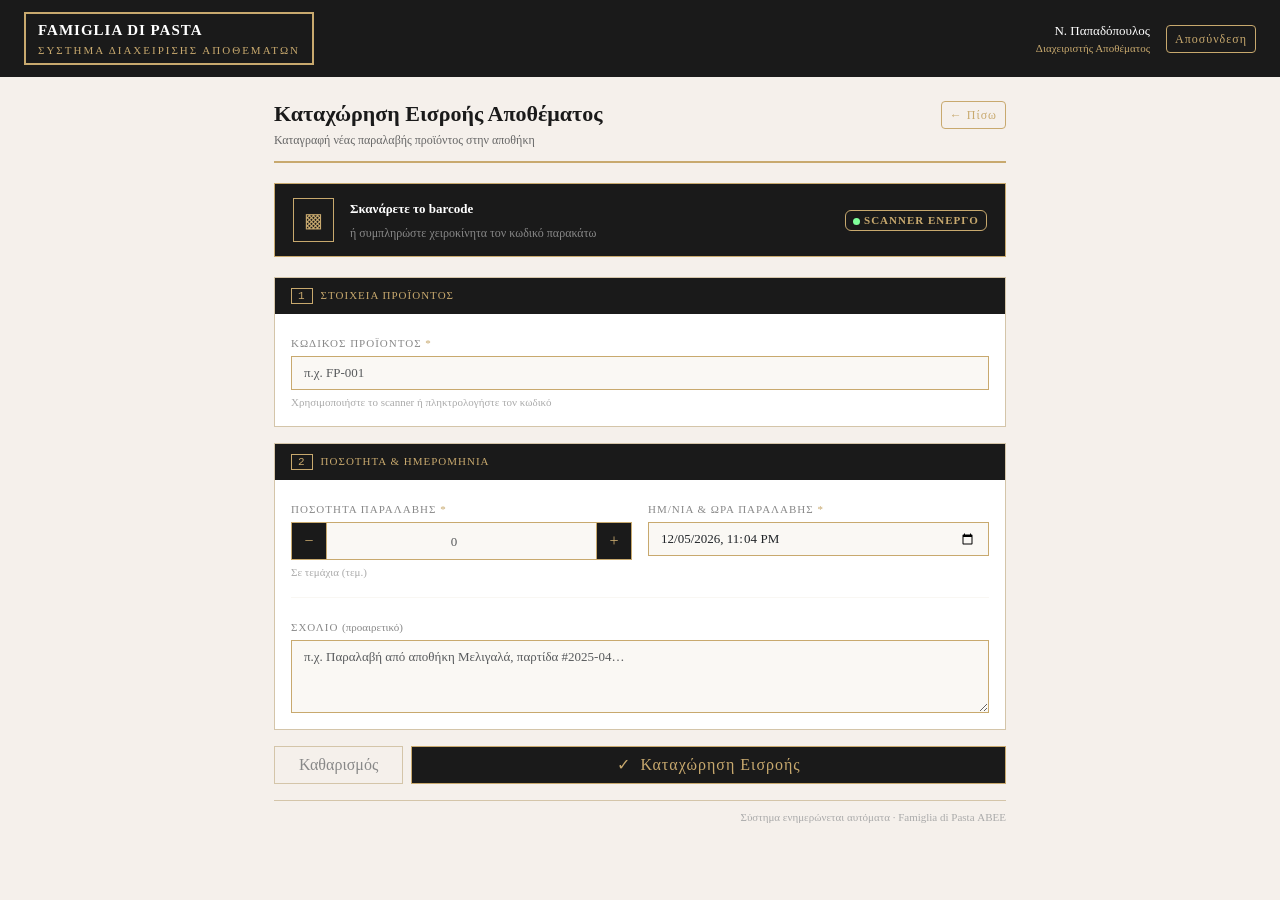
==== IncomingStock.html @ 96a88c10 "Add IncomingStock.html" ====
<!DOCTYPE html>
<html lang="el">
<head>
  <meta charset="UTF-8">
  <meta name="viewport" content="width=device-width, initial-scale=1.0">
  <title>Famiglia di Pasta – Καταχώρηση Εισροής Αποθεμάτων</title>
  <link href="https://cdn.jsdelivr.net/npm/bootstrap@5.3.3/dist/css/bootstrap.min.css" rel="stylesheet">
  <style>
    body { font-family: Georgia, serif; background-color: #f5f0eb; color: #1a1a1a; }
 
    /* ── Navbar ── */
    #navbar { background: #1a1a1a; padding: 12px 24px; }
    #logo-box { border: 2px solid #c8a96e; padding: 5px 12px; display: inline-block; }
    #logo-text { color: #fff; font-size: 15px; font-weight: bold; letter-spacing: 1px; }
    #logo-sub  { color: #c8a96e; font-size: 11px; letter-spacing: 2px; text-transform: uppercase; }
    #user-name { color: #fff; font-size: 13px; }
    #user-role { color: #c8a96e; font-size: 11px; }
    .btn-gold {
      color: #c8a96e; border: 1px solid #c8a96e; background: transparent;
      font-size: 12px; letter-spacing: 1px;
    }
    .btn-gold:hover { background: #c8a96e; color: #1a1a1a; }
 
    /* ── Page header ── */
    #page-header { border-bottom: 2px solid #c8a96e; padding-bottom: 12px; margin-bottom: 20px; }
    #page-title  { font-size: 22px; font-weight: bold; margin: 0; }
    #page-sub    { font-size: 12px; color: #666; margin: 4px 0 0; }
 
    /* ── Scanner banner ── */
    #scanner-banner { background: #1a1a1a; border: 1px solid #c8a96e; padding: 12px 18px; margin-bottom: 20px; }
    #scanner-banner strong { color: #fff; font-size: 13px; }
    #scanner-banner span.sub { color: #888; font-size: 12px; }
    .scanner-icon { border: 1px solid #c8a96e; color: #c8a96e; padding: 6px 10px; font-size: 20px; }
    .badge-scanner { color: #c8a96e; border: 1px solid #c8a96e; font-size: 11px; letter-spacing: 1px; background: transparent; }
    .dot { display: inline-block; width: 7px; height: 7px; border-radius: 50%; background: #7fff9a; animation: pulse 1.8s ease-in-out infinite; vertical-align: middle; }
    @keyframes pulse { 0%,100%{opacity:1} 50%{opacity:.3} }
 
    /* ── Cards ── */
    .fp-card { background: #fff; border: 1px solid #d4c5a9; border-radius: 0; margin-bottom: 16px; }
    .fp-card-header { background: #1a1a1a; color: #c8a96e; padding: 9px 16px; font-size: 11px; letter-spacing: 1px; text-transform: uppercase; }
    .fp-card-header .num { border: 1px solid #c8a96e; padding: 1px 6px; font-family: "Courier New", monospace; margin-right: 8px; }
 
    /* ── Form ── */
    .form-label { font-size: 11px; color: #888; letter-spacing: 1px; text-transform: uppercase; margin-bottom: 5px; }
    .form-label .req { color: #c8a96e; }
    .form-control, .form-select {
      font-family: Georgia, serif; font-size: 13px;
      border: 1px solid #c8a96e; background: #faf8f4;
      border-radius: 0;
    }
    .form-control:focus, .form-select:focus {
      border-color: #a07040; background: #fff;
      box-shadow: none;
    }
    .form-control.scanned { background: #f0f8f0; border-color: #4a8a4a; color: #1a4a1a; }
    .form-text { font-size: 11px; color: #aaa; }
 
    /* ── Qty buttons ── */
    .btn-qty { background: #1a1a1a; color: #c8a96e; border: 1px solid #c8a96e; border-radius: 0; width: 36px; }
    .btn-qty:hover { background: #c8a96e; color: #1a1a1a; }
 
    /* ── Product preview ── */
    #prod-preview { display: none; background: #f0f8f0; border: 1px solid #4a8a4a; border-left: 4px solid #4a8a4a; padding: 10px 14px; margin-top: 8px; font-size: 13px; }
    #prod-preview.show { display: flex; justify-content: space-between; align-items: flex-start; }
    #pp-name { font-weight: bold; color: #1a4a1a; }
    #pp-code { font-family: "Courier New", monospace; font-size: 11px; color: #888; }
    #pp-stock-val { font-family: "Courier New", monospace; font-size: 20px; font-weight: bold; }
 
    /* ── Alert / error ── */
    #code-err { display: none; font-size: 12px; }
    #code-err.show { display: block; }
 
    /* ── Summary ── */
    #summary-bar { display: none; background: #fff8ee; border: 1px solid #c8a96e; padding: 12px 16px; }
    #summary-bar.show { display: grid; grid-template-columns: 1fr 1fr 1fr; gap: 8px; text-align: center; }
    .sum-label { font-size: 10px; text-transform: uppercase; letter-spacing: 1px; color: #888; margin-bottom: 3px; }
    .sum-val   { font-family: "Courier New", monospace; font-size: 16px; font-weight: bold; color: #7a5010; }
 
    /* ── Action buttons ── */
    #btn-submit { background: #1a1a1a; color: #c8a96e; border: 1px solid #c8a96e; letter-spacing: 1px; border-radius: 0; }
    #btn-submit:hover { background: #c8a96e; color: #1a1a1a; }
    #btn-clear  { background: transparent; color: #888; border: 1px solid #d4c5a9; border-radius: 0; }
    #btn-clear:hover { border-color: #888; color: #1a1a1a; }
 
    /* ── Toast ── */
    #toast { position: fixed; bottom: 24px; right: 24px; background: #1a1a1a; color: #c8a96e; border: 1px solid #c8a96e; padding: 12px 20px; font-size: 13px; letter-spacing: 1px; opacity: 0; transform: translateY(60px); transition: all .3s ease; z-index: 999; }
    #toast.show { opacity: 1; transform: none; }
 
    /* ── Footer ── */
    #footer { font-size: 11px; color: #aaa; border-top: 1px solid #d4c5a9; padding-top: 8px; text-align: right; }
  </style>
</head>
<body>
 
<!-- NAVBAR -->
<div id="navbar" class="d-flex justify-content-between align-items-center">
  <div id="logo-box">
    <div id="logo-text">FAMIGLIA DI PASTA</div>
    <div id="logo-sub">Σύστημα Διαχείρισης Αποθεμάτων</div>
  </div>
  <div class="d-flex align-items-center gap-3">
    <div class="text-end">
      <div id="user-name">Ν. Παπαδόπουλος</div>
      <div id="user-role">Διαχειριστής Αποθέματος</div>
    </div>
    <a href="#" class="btn btn-gold btn-sm">Αποσύνδεση</a>
  </div>
</div>
 
<!-- MAIN -->
<div class="container-fluid px-4 py-4" style="max-width:780px">
 
  <!-- Page Header -->
  <div id="page-header" class="d-flex justify-content-between align-items-start">
    <div>
      <h1 id="page-title">Καταχώρηση Εισροής Αποθέματος</h1>
      <p id="page-sub">Καταγραφή νέας παραλαβής προϊόντος στην αποθήκη</p>
    </div>
    <a href="#" class="btn btn-gold btn-sm">&#8592; Πίσω</a>
  </div>
 
  <!-- Scanner Banner -->
  <div id="scanner-banner" class="d-flex align-items-center gap-3">
    <div class="scanner-icon">&#9641;</div>
    <div>
      <strong>Σκανάρετε το barcode</strong><br>
      <span class="sub">ή συμπληρώστε χειροκίνητα τον κωδικό παρακάτω</span>
    </div>
    <span class="badge badge-scanner ms-auto"><span class="dot me-1"></span>SCANNER ΕΝΕΡΓΟ</span>
  </div>
 
  <!-- Card 1: Προϊόν -->
  <div class="fp-card">
    <div class="fp-card-header"><span class="num">1</span>Στοιχεία Προϊόντος</div>
    <div class="p-3">
      <label class="form-label">Κωδικός Προϊόντος <span class="req">*</span></label>
      <input type="text" id="prod-code" class="form-control" placeholder="π.χ. FP-001"
             oninput="handleCode(this.value)" autocomplete="off">
      <div class="form-text">Χρησιμοποιήστε το scanner ή πληκτρολογήστε τον κωδικό</div>
      <div id="code-err" class="alert alert-danger py-2 mt-2 mb-0" role="alert">
        &#9888; Ο κωδικός δεν βρέθηκε στο σύστημα
      </div>
      <div id="prod-preview">
        <div>
          <div id="pp-name">—</div>
          <div id="pp-code">—</div>
        </div>
        <div class="text-end">
          <div class="form-text">Τρέχον απόθεμα</div>
          <span id="pp-stock-val">—</span>
          <span class="form-text"> τεμ.</span>
        </div>
      </div>
    </div>
  </div>
 
  <!-- Card 2: Ποσότητα & Ημερομηνία -->
  <div class="fp-card">
    <div class="fp-card-header"><span class="num">2</span>Ποσότητα &amp; Ημερομηνία</div>
    <div class="p-3">
      <div class="row g-3">
 
        <div class="col-md-6">
          <label class="form-label">Ποσότητα Παραλαβής <span class="req">*</span></label>
          <div class="input-group">
            <button class="btn btn-qty" onclick="changeQty(-1)">−</button>
            <input type="number" id="qty" class="form-control text-center" min="1" placeholder="0" oninput="updateSummary()">
            <button class="btn btn-qty" onclick="changeQty(1)">+</button>
          </div>
          <div class="form-text">Σε τεμάχια (τεμ.)</div>
        </div>
 
        <div class="col-md-6">
          <label class="form-label">Ημ/νία &amp; Ώρα Παραλαβής <span class="req">*</span></label>
          <input type="datetime-local" id="dt-field" class="form-control">
        </div>
 
      </div>
 
      <hr class="my-3" style="border-color:#e8e0d0">
 
      <div id="summary-bar" class="mb-3">
        <div><div class="sum-label">Κωδικός</div><div class="sum-val" id="sum-code">—</div></div>
        <div><div class="sum-label">Ποσ. Εισροής</div><div class="sum-val" id="sum-qty">—</div></div>
        <div><div class="sum-label">Νέο Απόθεμα</div><div class="sum-val" id="sum-new">—</div></div>
      </div>
 
      <label class="form-label">Σχόλιο
        <span style="text-transform:none;letter-spacing:0;font-size:11px;font-weight:normal">(προαιρετικό)</span>
      </label>
      <textarea class="form-control" rows="3" placeholder="π.χ. Παραλαβή από αποθήκη Μελιγαλά, παρτίδα #2025-04…"></textarea>
    </div>
  </div>
 
  <!-- Actions -->
  <div class="d-flex gap-2 mb-3">
    <button id="btn-clear" class="btn px-4" onclick="clearForm()">Καθαρισμός</button>
    <button id="btn-submit" class="btn flex-fill" onclick="submitForm()">✓ &nbsp;Καταχώρηση Εισροής</button>
  </div>
 
  <p id="footer">Σύστημα ενημερώνεται αυτόματα &middot; Famiglia di Pasta ΑΒΕΕ</p>
</div>
 
<div id="toast">&#10003; &nbsp;Η εισροή καταχωρήθηκε επιτυχώς!</div>
 
<script>
  const products = {
    'FP-001': { name: 'Σπαγγέτι Νο5',    stock: 1240 },
    'FP-002': { name: 'Πένες Ριγκάτε',    stock: 890  },
    'FP-007': { name: 'Φαρφάλες',         stock: 85   },
    'FP-012': { name: 'Σάλτσα Τομάτας',   stock: 40   },
    'FP-015': { name: 'Αλεύρι Ολικής',    stock: 0    },
    'FP-019': { name: 'Λαζάνια',          stock: 560  },
    'FP-023': { name: 'Ριγκατόνι',        stock: 430  },
  };
 
  let currentStock = null;
 
  // Προσυμπλήρωση τρέχοντος χρόνου
  const now = new Date();
  now.setMinutes(now.getMinutes() - now.getTimezoneOffset());
  document.getElementById('dt-field').value = now.toISOString().slice(0, 16);
 
  function handleCode(val) {
    const code = val.trim().toUpperCase();
    const inp  = document.getElementById('prod-code');
    const prev = document.getElementById('prod-preview');
    const err  = document.getElementById('code-err');
 
    prev.classList.remove('show');
    err.classList.remove('show');
    inp.classList.remove('scanned');
    currentStock = null;
 
    if (code.length < 4) { updateSummary(); return; }
 
    if (products[code]) {
      const p = products[code];
      document.getElementById('pp-name').textContent      = p.name;
      document.getElementById('pp-code').textContent      = code;
      document.getElementById('pp-stock-val').textContent = p.stock.toLocaleString('el-GR');
      prev.classList.add('show');
      inp.classList.add('scanned');
      currentStock = p.stock;
    } else {
      err.classList.add('show');
    }
    updateSummary();
  }
 
  function changeQty(d) {
    const el = document.getElementById('qty');
    el.value = Math.max(1, (parseInt(el.value) || 0) + d);
    updateSummary();
  }
 
  function updateSummary() {
    const code = document.getElementById('prod-code').value.trim().toUpperCase();
    const qty  = parseInt(document.getElementById('qty').value) || 0;
    const bar  = document.getElementById('summary-bar');
 
    if (currentStock !== null && qty > 0) {
      document.getElementById('sum-code').textContent = code;
      document.getElementById('sum-qty').textContent  = '+' + qty;
      document.getElementById('sum-new').textContent  = (currentStock + qty).toLocaleString('el-GR');
      bar.classList.add('show');
    } else {
      bar.classList.remove('show');
    }
  }
 
  function clearForm() {
    document.getElementById('prod-code').value = '';
    document.getElementById('prod-code').classList.remove('scanned');
    document.getElementById('qty').value = '';
    document.getElementById('prod-preview').classList.remove('show');
    document.getElementById('code-err').classList.remove('show');
    document.getElementById('summary-bar').classList.remove('show');
    const n = new Date();
    n.setMinutes(n.getMinutes() - n.getTimezoneOffset());
    document.getElementById('dt-field').value = n.toISOString().slice(0, 16);
    currentStock = null;
  }
 
  function submitForm() {
    const code = document.getElementById('prod-code').value.trim().toUpperCase();
    const qty  = parseInt(document.getElementById('qty').value) || 0;
    const dt   = document.getElementById('dt-field').value;
 
    if (!products[code]) { document.getElementById('code-err').classList.add('show'); return; }
    if (qty < 1)          { document.getElementById('qty').focus(); return; }
    if (!dt)              { document.getElementById('dt-field').focus(); return; }
 
    products[code].stock += qty;
    const t = document.getElementById('toast');
    t.classList.add('show');
    setTimeout(() => t.classList.remove('show'), 3000);
    setTimeout(clearForm, 400);
  }
</script>
</body>
</html>
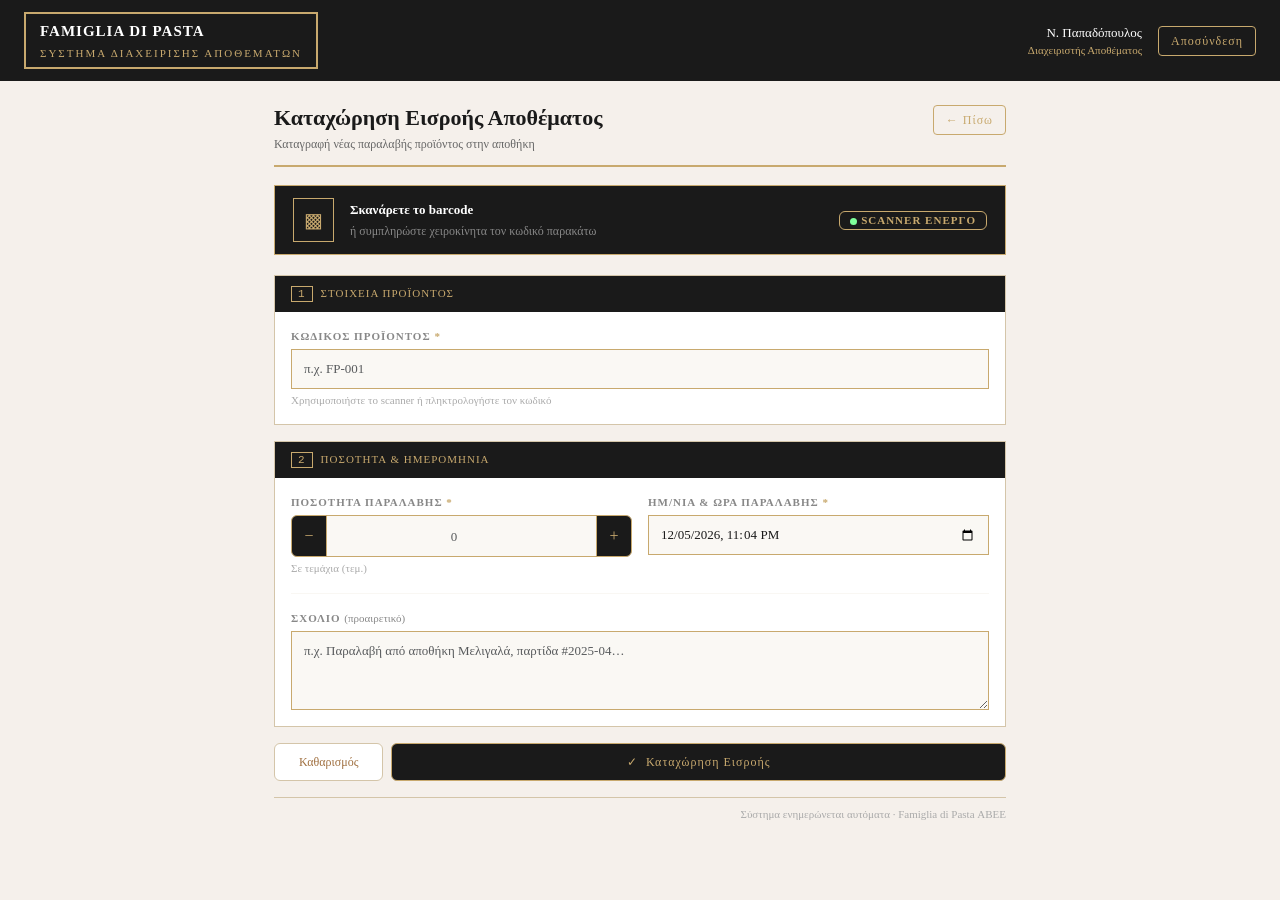
==== commit abbe0953: "Add changed files" ====
--- a/IncomingStock.html
+++ b/IncomingStock.html
@@ -6,90 +6,7 @@
   <meta name="viewport" content="width=device-width, initial-scale=1.0">
   <title>Famiglia di Pasta – Καταχώρηση Εισροής Αποθεμάτων</title>
   <link href="https://cdn.jsdelivr.net/npm/bootstrap@5.3.3/dist/css/bootstrap.min.css" rel="stylesheet">
-  <style>
-    body { font-family: Georgia, serif; background-color: #f5f0eb; color: #1a1a1a; }
- 
-    /* ── Navbar ── */
-    #navbar { background: #1a1a1a; padding: 12px 24px; }
-    #logo-box { border: 2px solid #c8a96e; padding: 5px 12px; display: inline-block; }
-    #logo-text { color: #fff; font-size: 15px; font-weight: bold; letter-spacing: 1px; }
-    #logo-sub  { color: #c8a96e; font-size: 11px; letter-spacing: 2px; text-transform: uppercase; }
-    #user-name { color: #fff; font-size: 13px; }
-    #user-role { color: #c8a96e; font-size: 11px; }
-    .btn-gold {
-      color: #c8a96e; border: 1px solid #c8a96e; background: transparent;
-      font-size: 12px; letter-spacing: 1px;
-    }
-    .btn-gold:hover { background: #c8a96e; color: #1a1a1a; }
- 
-    /* ── Page header ── */
-    #page-header { border-bottom: 2px solid #c8a96e; padding-bottom: 12px; margin-bottom: 20px; }
-    #page-title  { font-size: 22px; font-weight: bold; margin: 0; }
-    #page-sub    { font-size: 12px; color: #666; margin: 4px 0 0; }
- 
-    /* ── Scanner banner ── */
-    #scanner-banner { background: #1a1a1a; border: 1px solid #c8a96e; padding: 12px 18px; margin-bottom: 20px; }
-    #scanner-banner strong { color: #fff; font-size: 13px; }
-    #scanner-banner span.sub { color: #888; font-size: 12px; }
-    .scanner-icon { border: 1px solid #c8a96e; color: #c8a96e; padding: 6px 10px; font-size: 20px; }
-    .badge-scanner { color: #c8a96e; border: 1px solid #c8a96e; font-size: 11px; letter-spacing: 1px; background: transparent; }
-    .dot { display: inline-block; width: 7px; height: 7px; border-radius: 50%; background: #7fff9a; animation: pulse 1.8s ease-in-out infinite; vertical-align: middle; }
-    @keyframes pulse { 0%,100%{opacity:1} 50%{opacity:.3} }
- 
-    /* ── Cards ── */
-    .fp-card { background: #fff; border: 1px solid #d4c5a9; border-radius: 0; margin-bottom: 16px; }
-    .fp-card-header { background: #1a1a1a; color: #c8a96e; padding: 9px 16px; font-size: 11px; letter-spacing: 1px; text-transform: uppercase; }
-    .fp-card-header .num { border: 1px solid #c8a96e; padding: 1px 6px; font-family: "Courier New", monospace; margin-right: 8px; }
- 
-    /* ── Form ── */
-    .form-label { font-size: 11px; color: #888; letter-spacing: 1px; text-transform: uppercase; margin-bottom: 5px; }
-    .form-label .req { color: #c8a96e; }
-    .form-control, .form-select {
-      font-family: Georgia, serif; font-size: 13px;
-      border: 1px solid #c8a96e; background: #faf8f4;
-      border-radius: 0;
-    }
-    .form-control:focus, .form-select:focus {
-      border-color: #a07040; background: #fff;
-      box-shadow: none;
-    }
-    .form-control.scanned { background: #f0f8f0; border-color: #4a8a4a; color: #1a4a1a; }
-    .form-text { font-size: 11px; color: #aaa; }
- 
-    /* ── Qty buttons ── */
-    .btn-qty { background: #1a1a1a; color: #c8a96e; border: 1px solid #c8a96e; border-radius: 0; width: 36px; }
-    .btn-qty:hover { background: #c8a96e; color: #1a1a1a; }
- 
-    /* ── Product preview ── */
-    #prod-preview { display: none; background: #f0f8f0; border: 1px solid #4a8a4a; border-left: 4px solid #4a8a4a; padding: 10px 14px; margin-top: 8px; font-size: 13px; }
-    #prod-preview.show { display: flex; justify-content: space-between; align-items: flex-start; }
-    #pp-name { font-weight: bold; color: #1a4a1a; }
-    #pp-code { font-family: "Courier New", monospace; font-size: 11px; color: #888; }
-    #pp-stock-val { font-family: "Courier New", monospace; font-size: 20px; font-weight: bold; }
- 
-    /* ── Alert / error ── */
-    #code-err { display: none; font-size: 12px; }
-    #code-err.show { display: block; }
- 
-    /* ── Summary ── */
-    #summary-bar { display: none; background: #fff8ee; border: 1px solid #c8a96e; padding: 12px 16px; }
-    #summary-bar.show { display: grid; grid-template-columns: 1fr 1fr 1fr; gap: 8px; text-align: center; }
-    .sum-label { font-size: 10px; text-transform: uppercase; letter-spacing: 1px; color: #888; margin-bottom: 3px; }
-    .sum-val   { font-family: "Courier New", monospace; font-size: 16px; font-weight: bold; color: #7a5010; }
- 
-    /* ── Action buttons ── */
-    #btn-submit { background: #1a1a1a; color: #c8a96e; border: 1px solid #c8a96e; letter-spacing: 1px; border-radius: 0; }
-    #btn-submit:hover { background: #c8a96e; color: #1a1a1a; }
-    #btn-clear  { background: transparent; color: #888; border: 1px solid #d4c5a9; border-radius: 0; }
-    #btn-clear:hover { border-color: #888; color: #1a1a1a; }
- 
-    /* ── Toast ── */
-    #toast { position: fixed; bottom: 24px; right: 24px; background: #1a1a1a; color: #c8a96e; border: 1px solid #c8a96e; padding: 12px 20px; font-size: 13px; letter-spacing: 1px; opacity: 0; transform: translateY(60px); transition: all .3s ease; z-index: 999; }
-    #toast.show { opacity: 1; transform: none; }
- 
-    /* ── Footer ── */
-    #footer { font-size: 11px; color: #aaa; border-top: 1px solid #d4c5a9; padding-top: 8px; text-align: right; }
-  </style>
+  <link rel="stylesheet" href="famiglia_style.css">
 </head>
 <body>
  
--- a/famiglia_style.css
+++ b/famiglia_style.css
@@ -0,0 +1,1136 @@
+/* ============================================================
+   FAMIGLIA DI PASTA — Unified Warehouse System Stylesheet
+   Αρχείο  : famiglia_style.css
+   Αφορά   : newProduct.html | IncomingStock.html |
+             stockHistory.html | LiveStock.html
+   Design  : Βασισμένο στο LiveStock & IncomingStock aesthetic
+   ============================================================ */
+
+
+/* ============================================================
+   1. RESET & ΒΑΣΗ
+   ============================================================ */
+* {
+    box-sizing: border-box;
+    margin: 0;
+    padding: 0;
+}
+
+body {
+    font-family: Georgia, "Times New Roman", serif;
+    font-size: 14px;
+    background-color: #f5f0eb;
+    color: #1a1a1a;
+}
+
+
+/* ============================================================
+   2. NAVBAR / HEADER
+   ============================================================ */
+#navbar {
+    background-color: #1a1a1a;
+    padding: 12px 24px;
+    display: flex;
+    justify-content: space-between;
+    align-items: center;
+}
+
+/* Logo box (LiveStock / IncomingStock style) */
+#logo-box {
+    background-color: #1a1a1a;
+    border: 2px solid #c8a96e;
+    padding: 6px 14px;
+    display: inline-block;
+}
+
+#logo-text {
+    color: #ffffff;
+    font-size: 15px;
+    font-weight: bold;
+    letter-spacing: 1px;
+    display: block;
+}
+
+#logo-sub {
+    color: #c8a96e;
+    font-size: 11px;
+    display: block;
+    letter-spacing: 2px;
+    text-transform: uppercase;
+    margin-top: 2px;
+}
+
+/* Navbar left / right grouping */
+#navbar-left {
+    display: flex;
+    align-items: center;
+    gap: 14px;
+}
+
+#navbar-right {
+    display: flex;
+    align-items: center;
+    gap: 12px;
+}
+
+/* Logged-in user info */
+#user-name {
+    color: #ffffff;
+    font-size: 13px;
+}
+
+#user-role {
+    color: #c8a96e;
+    font-size: 11px;
+    display: block;
+}
+
+/* Logout / back button */
+#logout-btn,
+a#logout-btn {
+    color: #c8a96e;
+    text-decoration: none;
+    border: 1px solid #c8a96e;
+    padding: 4px 12px;
+    font-size: 12px;
+    letter-spacing: 0.5px;
+    transition: background-color 0.2s, color 0.2s;
+}
+
+#logout-btn:hover,
+a#logout-btn:hover {
+    background-color: #c8a96e;
+    color: #1a1a1a;
+}
+
+/* Gold outline button (IncomingStock) */
+.btn-gold {
+    color: #c8a96e;
+    border: 1px solid #c8a96e;
+    background: transparent;
+    font-size: 12px;
+    letter-spacing: 1px;
+    padding: 5px 12px;
+    cursor: pointer;
+    text-decoration: none;
+    display: inline-block;
+    transition: background-color 0.2s, color 0.2s;
+}
+
+.btn-gold:hover {
+    background-color: #c8a96e;
+    color: #1a1a1a;
+}
+
+
+/* ============================================================
+   3. BREADCRUMB  (stockHistory / newProduct)
+   ============================================================ */
+#breadcrumb {
+    background-color: #f0e8da;
+    border-bottom: 1px solid #d4c5a9;
+    padding: 9px 28px;
+    font-size: 11px;
+    color: #999999;
+    letter-spacing: 0.3px;
+}
+
+#breadcrumb a {
+    color: #a07040;
+    text-decoration: none;
+}
+
+#breadcrumb a:hover {
+    text-decoration: underline;
+}
+
+#breadcrumb strong {
+    color: #1a1a1a;
+}
+
+
+/* ============================================================
+   4. PAGE HEADER  (τίτλος σελίδας)
+   ============================================================ */
+#page-header {
+    display: flex;
+    justify-content: space-between;
+    align-items: flex-start;
+    margin-bottom: 18px;
+    border-bottom: 2px solid #c8a96e;
+    padding-bottom: 12px;
+}
+
+#page-title,
+h1#page-title {
+    margin: 0;
+    font-size: 22px;
+    font-weight: bold;
+    color: #1a1a1a;
+}
+
+#page-sub,
+p#page-subtitle {
+    margin: 4px 0 0 0;
+    font-size: 12px;
+    color: #666666;
+}
+
+/* Live badge */
+#live-badge {
+    background-color: #1a1a1a;
+    color: #c8a96e;
+    font-size: 11px;
+    padding: 5px 12px;
+    border: 1px solid #c8a96e;
+    letter-spacing: 1px;
+    white-space: nowrap;
+}
+
+
+/* ============================================================
+   5. ΚΥΡΙΟ ΠΕΡΙΕΧΟΜΕΝΟ  (#main)
+   ============================================================ */
+#main {
+    padding: 24px 28px 60px 28px;
+    max-width: 980px;
+}
+
+#main h2 {
+    font-size: 22px;
+    font-weight: bold;
+    color: #1a1a1a;
+    margin-bottom: 5px;
+}
+
+#main > p {
+    font-size: 12px;
+    color: #888888;
+    margin-bottom: 22px;
+    border-left: 3px solid #d4c5a9;
+    padding-left: 10px;
+}
+
+
+/* ============================================================
+   6. SCANNER BANNER  (IncomingStock)
+   ============================================================ */
+#scanner-banner {
+    background-color: #1a1a1a;
+    border: 1px solid #c8a96e;
+    padding: 12px 18px;
+    margin-bottom: 20px;
+    display: flex;
+    align-items: center;
+    gap: 14px;
+}
+
+#scanner-banner strong {
+    color: #ffffff;
+    font-size: 13px;
+}
+
+#scanner-banner span.sub {
+    color: #888888;
+    font-size: 12px;
+}
+
+.scanner-icon {
+    border: 1px solid #c8a96e;
+    color: #c8a96e;
+    padding: 6px 10px;
+    font-size: 20px;
+}
+
+.badge-scanner {
+    color: #c8a96e;
+    border: 1px solid #c8a96e;
+    font-size: 11px;
+    letter-spacing: 1px;
+    background: transparent;
+    padding: 3px 10px;
+    margin-left: auto;
+}
+
+/* Pulsing dot */
+.dot {
+    display: inline-block;
+    width: 7px;
+    height: 7px;
+    border-radius: 50%;
+    background-color: #7fff9a;
+    animation: pulse 1.8s ease-in-out infinite;
+    vertical-align: middle;
+    margin-right: 4px;
+}
+
+@keyframes pulse {
+    0%, 100% { opacity: 1; }
+    50%       { opacity: 0.3; }
+}
+
+
+/* ============================================================
+   7. ALERT BAR
+   ============================================================ */
+#alert-bar {
+    background-color: #fff3cd;
+    border: 1px solid #c8a96e;
+    border-left: 4px solid #c8a96e;
+    padding: 10px 16px;
+    margin-bottom: 18px;
+    font-size: 13px;
+    color: #5a4000;
+}
+
+
+/* ============================================================
+   8. METRIC CARDS
+   ============================================================ */
+#metrics {
+    display: flex;
+    gap: 12px;
+    margin-bottom: 20px;
+}
+
+.metric-card {
+    background-color: #ffffff;
+    border: 1px solid #d4c5a9;
+    border-top: 3px solid #c8a96e;
+    padding: 14px 18px;
+    flex: 1;
+    text-align: center;
+}
+
+.metric-label {
+    margin: 0 0 6px 0;
+    font-size: 11px;
+    color: #888888;
+    text-transform: uppercase;
+    letter-spacing: 1px;
+}
+
+.metric-value        { margin: 0; font-size: 26px; font-weight: bold; color: #1a1a1a; }
+.metric-value-in     { margin: 0; font-size: 26px; font-weight: bold; color: #1a5c1a; }
+.metric-value-out    { margin: 0; font-size: 26px; font-weight: bold; color: #8B1A1A; }
+.metric-value-warn   { margin: 0; font-size: 26px; font-weight: bold; color: #b87800; }
+.metric-value-danger { margin: 0; font-size: 26px; font-weight: bold; color: #c0392b; }
+
+
+/* ============================================================
+   9. ΦΙΛΤΡΑ & CONTROLS
+   ============================================================ */
+
+/* stockHistory filters */
+#filters {
+    background-color: #ffffff;
+    border: 1px solid #d4c5a9;
+    border-top: 3px solid #c8a96e;
+    padding: 16px 18px;
+    margin-bottom: 18px;
+}
+
+#filters-title {
+    font-size: 11px;
+    font-weight: bold;
+    color: #a07040;
+    text-transform: uppercase;
+    letter-spacing: 1px;
+    margin-bottom: 12px;
+}
+
+#filters-row {
+    display: flex;
+    gap: 12px;
+    flex-wrap: wrap;
+    align-items: flex-end;
+}
+
+.filter-group {
+    display: flex;
+    flex-direction: column;
+    gap: 4px;
+    font-size: 11px;
+    color: #888888;
+    text-transform: uppercase;
+    letter-spacing: 0.5px;
+}
+
+#filters-actions {
+    margin-left: auto;
+    display: flex;
+    gap: 8px;
+    align-items: flex-end;
+}
+
+/* LiveStock controls bar */
+#controls {
+    display: flex;
+    gap: 10px;
+    margin-bottom: 14px;
+    align-items: center;
+}
+
+input#search-box,
+#search-box {
+    flex: 1;
+    padding: 8px 12px;
+    font-size: 13px;
+    font-family: Georgia, serif;
+    border: 1px solid #c8a96e;
+    background-color: #ffffff;
+    color: #1a1a1a;
+}
+
+input#search-box:focus,
+#search-box:focus {
+    outline: none;
+    border-color: #a07040;
+    box-shadow: 0 0 0 2px rgba(200, 169, 110, 0.2);
+}
+
+select.filter-select {
+    padding: 8px 10px;
+    font-size: 13px;
+    font-family: Georgia, serif;
+    border: 1px solid #c8a96e;
+    background-color: #ffffff;
+    color: #1a1a1a;
+}
+
+
+/* ============================================================
+   10. ΚΟΥΜΠΙΑ
+   ============================================================ */
+
+/* Κύριο κουμπί (σκούρο/χρυσό) */
+.btn-search,
+#btn-submit,
+input#pdf-btn {
+    background-color: #1a1a1a;
+    color: #c8a96e;
+    border: 1px solid #c8a96e;
+    padding: 9px 18px;
+    font-family: Georgia, serif;
+    font-size: 12px;
+    letter-spacing: 1px;
+    cursor: pointer;
+    transition: background-color 0.2s, color 0.2s;
+}
+
+.btn-search:hover,
+#btn-submit:hover,
+input#pdf-btn:hover {
+    background-color: #c8a96e;
+    color: #1a1a1a;
+}
+
+/* Δευτερεύον κουμπί (outline) */
+.btn-clear,
+.btn-pdf,
+#btn-clear {
+    background-color: #ffffff;
+    color: #a07040;
+    border: 1px solid #d4c5a9;
+    padding: 9px 14px;
+    font-family: Georgia, serif;
+    font-size: 12px;
+    cursor: pointer;
+    transition: border-color 0.2s, color 0.2s;
+}
+
+.btn-clear:hover,
+.btn-pdf:hover,
+#btn-clear:hover {
+    border-color: #a07040;
+    color: #1a1a1a;
+}
+
+/* Scanner / scan button */
+.btn-scan {
+    background-color: #1a1a1a;
+    color: #c8a96e;
+    border: 1px solid #c8a96e;
+    padding: 9px 16px;
+    font-family: Georgia, serif;
+    font-size: 12px;
+    letter-spacing: 0.5px;
+    cursor: pointer;
+    transition: background-color 0.2s, color 0.2s;
+}
+
+.btn-scan:hover {
+    background-color: #c8a96e;
+    color: #1a1a1a;
+}
+
+/* +/- ποσότητας (IncomingStock) */
+.btn-qty {
+    background-color: #1a1a1a;
+    color: #c8a96e;
+    border: 1px solid #c8a96e;
+    width: 36px;
+    padding: 8px 0;
+    font-size: 16px;
+    cursor: pointer;
+    transition: background-color 0.2s, color 0.2s;
+}
+
+.btn-qty:hover {
+    background-color: #c8a96e;
+    color: #1a1a1a;
+}
+
+/* Submit / Reset (φόρμα newProduct) */
+input[type="submit"] {
+    background-color: #1a1a1a;
+    color: #c8a96e;
+    border: 1px solid #c8a96e;
+    padding: 10px 26px;
+    font-family: Georgia, serif;
+    font-size: 13px;
+    letter-spacing: 0.5px;
+    cursor: pointer;
+    transition: background-color 0.2s, color 0.2s;
+}
+
+input[type="submit"]:hover  { background-color: #c8a96e; color: #1a1a1a; }
+input[type="submit"]:active { transform: scale(0.98); }
+
+input[type="reset"] {
+    background-color: #ffffff;
+    color: #a07040;
+    border: 1px solid #d4c5a9;
+    padding: 10px 20px;
+    font-family: Georgia, serif;
+    font-size: 13px;
+    cursor: pointer;
+    margin-left: 10px;
+    transition: border-color 0.2s;
+}
+
+input[type="reset"]:hover { border-color: #a07040; }
+
+/* PDF export button (LiveStock) */
+input#pdf-btn { padding: 8px 16px; }
+
+
+/* ============================================================
+   11. CARDS  (IncomingStock fp-card)
+   ============================================================ */
+.fp-card {
+    background-color: #ffffff;
+    border: 1px solid #d4c5a9;
+    margin-bottom: 16px;
+}
+
+.fp-card-header {
+    background-color: #1a1a1a;
+    color: #c8a96e;
+    padding: 9px 16px;
+    font-size: 11px;
+    letter-spacing: 1px;
+    text-transform: uppercase;
+}
+
+.fp-card-header .num {
+    border: 1px solid #c8a96e;
+    padding: 1px 6px;
+    font-family: "Courier New", monospace;
+    margin-right: 8px;
+}
+
+.fp-card-body {
+    padding: 16px;
+}
+
+
+/* ============================================================
+   12. FIELDSET & LEGEND  (newProduct / stockHistory)
+   ============================================================ */
+fieldset {
+    background-color: #ffffff;
+    border: 1px solid #d4c5a9;
+    border-top: 3px solid #c8a96e;
+    padding: 20px 22px;
+    margin-bottom: 18px;
+}
+
+legend {
+    font-size: 11px;
+    font-weight: bold;
+    color: #a07040;
+    text-transform: uppercase;
+    letter-spacing: 1.5px;
+    padding: 0 10px;
+    background-color: #ffffff;
+}
+
+
+/* ============================================================
+   13. LABELS & FORM ELEMENTS
+   ============================================================ */
+label,
+.form-label {
+    display: block;
+    font-size: 11px;
+    font-weight: bold;
+    color: #888888;
+    text-transform: uppercase;
+    letter-spacing: 1px;
+    margin-top: 14px;
+    margin-bottom: 5px;
+}
+
+label:first-of-type { margin-top: 0; }
+
+label .req,
+.form-label .req { color: #c8a96e; }
+
+input[type="text"],
+input[type="number"],
+input[type="email"],
+input[type="url"],
+input[type="date"],
+input[type="datetime-local"],
+select,
+textarea,
+.form-control,
+.form-select {
+    width: 100%;
+    padding: 9px 12px;
+    font-family: Georgia, serif;
+    font-size: 13px;
+    border: 1px solid #c8a96e;
+    background-color: #faf8f4;
+    color: #1a1a1a;
+    border-radius: 0;
+    transition: border-color 0.2s, background-color 0.2s;
+}
+
+input[type="text"]:focus,
+input[type="number"]:focus,
+input[type="email"]:focus,
+input[type="url"]:focus,
+input[type="date"]:focus,
+input[type="datetime-local"]:focus,
+select:focus,
+textarea:focus,
+.form-control:focus,
+.form-select:focus {
+    outline: none;
+    border-color: #a07040;
+    background-color: #ffffff;
+    box-shadow: none;
+}
+
+input[type="text"]:hover,
+input[type="number"]:hover,
+select:hover,
+textarea:hover {
+    border-color: #a07040;
+}
+
+/* Scanned state (IncomingStock) */
+.form-control.scanned {
+    background-color: #f0f8f0;
+    border-color: #4a8a4a;
+    color: #1a4a1a;
+}
+
+textarea {
+    resize: vertical;
+    min-height: 80px;
+    line-height: 1.6;
+}
+
+input[type="file"] {
+    width: 100%;
+    padding: 8px 0;
+    font-size: 12px;
+    color: #666666;
+    cursor: pointer;
+    border: none;
+    background: transparent;
+}
+
+.form-text {
+    font-size: 11px;
+    color: #aaaaaa;
+    margin-top: 3px;
+}
+
+
+/* ============================================================
+   14. RADIO / CHECKBOX
+   ============================================================ */
+.radio-group,
+.checkbox-group {
+    margin-top: 6px;
+}
+
+.radio-group label,
+.checkbox-group label {
+    display: inline-block;
+    margin-top: 6px;
+    margin-right: 22px;
+    font-weight: normal;
+    font-size: 13px;
+    color: #333333;
+    text-transform: none;
+    letter-spacing: 0;
+    cursor: pointer;
+}
+
+.radio-group input[type="radio"],
+.checkbox-group input[type="checkbox"] {
+    margin-right: 6px;
+    accent-color: #c8a96e;
+    cursor: pointer;
+}
+
+
+/* ============================================================
+   15. LAYOUT HELPERS  (δύο/τρεις στήλες)
+   ============================================================ */
+.row-2 {
+    display: table;
+    width: 100%;
+    border-spacing: 14px 0;
+    margin-left: -14px;
+}
+
+.col {
+    display: table-cell;
+    width: 50%;
+    vertical-align: top;
+}
+
+.row-3 {
+    display: table;
+    width: 100%;
+    border-spacing: 14px 0;
+    margin-left: -14px;
+}
+
+.col-3 {
+    display: table-cell;
+    width: 33.33%;
+    vertical-align: top;
+}
+
+/* Barcode row */
+.barcode-row       { display: table; width: 100%; }
+.barcode-input     { display: table-cell; width: 100%; padding-right: 10px; }
+.barcode-btn-cell  { display: table-cell; vertical-align: bottom; white-space: nowrap; }
+
+hr.divider {
+    border: none;
+    border-top: 1px solid #e8e0d0;
+    margin: 14px 0;
+}
+
+
+/* ============================================================
+   16. PHOTO UPLOAD AREA  (newProduct)
+   ============================================================ */
+#photo-area {
+    border: 2px dashed #d4c5a9;
+    background-color: #faf8f4;
+    padding: 22px;
+    text-align: center;
+    margin-top: 4px;
+    transition: border-color 0.2s, background-color 0.2s;
+}
+
+#photo-area:hover {
+    border-color: #c8a96e;
+    background-color: #f5f0e8;
+}
+
+#photo-area p {
+    font-size: 12px;
+    color: #aaaaaa;
+    margin-top: 8px;
+}
+
+#photo-area p strong { color: #a07040; }
+
+#photo-preview {
+    max-width: 100%;
+    max-height: 200px;
+    display: none;
+    margin: 12px auto 0;
+    border: 1px solid #d4c5a9;
+}
+
+
+/* ============================================================
+   17. PRODUCT PREVIEW PANEL  (IncomingStock)
+   ============================================================ */
+#prod-preview {
+    display: none;
+    background-color: #f0f8f0;
+    border: 1px solid #4a8a4a;
+    border-left: 4px solid #4a8a4a;
+    padding: 10px 14px;
+    margin-top: 8px;
+    font-size: 13px;
+}
+
+#prod-preview.show {
+    display: flex;
+    justify-content: space-between;
+    align-items: flex-start;
+}
+
+#pp-name { font-weight: bold; color: #1a4a1a; }
+#pp-code { font-family: "Courier New", monospace; font-size: 11px; color: #888888; }
+#pp-stock-val { font-family: "Courier New", monospace; font-size: 20px; font-weight: bold; }
+
+#code-err       { display: none; font-size: 12px; }
+#code-err.show  { display: block; }
+
+
+/* ============================================================
+   18. SUMMARY BAR  (IncomingStock)
+   ============================================================ */
+#summary-bar {
+    display: none;
+    background-color: #fff8ee;
+    border: 1px solid #c8a96e;
+    padding: 12px 16px;
+    margin-bottom: 12px;
+}
+
+#summary-bar.show {
+    display: grid;
+    grid-template-columns: 1fr 1fr 1fr;
+    gap: 8px;
+    text-align: center;
+}
+
+.sum-label {
+    font-size: 10px;
+    text-transform: uppercase;
+    letter-spacing: 1px;
+    color: #888888;
+    margin-bottom: 3px;
+}
+
+.sum-val {
+    font-family: "Courier New", monospace;
+    font-size: 16px;
+    font-weight: bold;
+    color: #7a5010;
+}
+
+
+/* ============================================================
+   19. MESSAGES  (success / error / toast)
+   ============================================================ */
+#msg-success {
+    display: none;
+    background-color: #d4edda;
+    border: 1px solid #c3e6cb;
+    border-left: 4px solid #4a8a4a;
+    padding: 12px 18px;
+    color: #155724;
+    font-size: 13px;
+    margin-bottom: 18px;
+}
+
+#msg-error {
+    display: none;
+    background-color: #f8d7da;
+    border: 1px solid #f5c6cb;
+    border-left: 4px solid #8B1A1A;
+    padding: 12px 18px;
+    color: #721c24;
+    font-size: 13px;
+    margin-bottom: 18px;
+}
+
+/* Toast (IncomingStock) */
+#toast {
+    position: fixed;
+    bottom: 24px;
+    right: 24px;
+    background-color: #1a1a1a;
+    color: #c8a96e;
+    border: 1px solid #c8a96e;
+    padding: 12px 20px;
+    font-size: 13px;
+    letter-spacing: 1px;
+    opacity: 0;
+    transform: translateY(60px);
+    transition: all 0.3s ease;
+    z-index: 999;
+}
+
+#toast.show {
+    opacity: 1;
+    transform: none;
+}
+
+
+/* ============================================================
+   20. SUBMIT BAR  (newProduct)
+   ============================================================ */
+#submit-bar {
+    background-color: #ffffff;
+    border: 1px solid #d4c5a9;
+    border-top: 3px solid #c8a96e;
+    padding: 18px 22px;
+    margin-bottom: 20px;
+    display: flex;
+    align-items: center;
+    gap: 8px;
+}
+
+
+/* ============================================================
+   21. ΠΙΝΑΚΕΣ  (LiveStock & stockHistory)
+   ============================================================ */
+#table-wrap {
+    border: 1px solid #d4c5a9;
+    background-color: #ffffff;
+    overflow: hidden;
+}
+
+#table-header-bar {
+    background-color: #1a1a1a;
+    color: #c8a96e;
+    padding: 9px 14px;
+    font-size: 11px;
+    letter-spacing: 1px;
+    display: flex;
+    justify-content: space-between;
+    align-items: center;
+}
+
+#table-count { font-size: 11px; color: #888888; }
+
+#no-results {
+    display: none;
+    padding: 20px;
+    text-align: center;
+    font-size: 13px;
+    color: #888888;
+    font-style: italic;
+}
+
+/* Stock table (LiveStock) */
+table#stock-table,
+table#history-table {
+    width: 100%;
+    border-collapse: collapse;
+    font-size: 13px;
+    background-color: #ffffff;
+}
+
+table#stock-table th,
+table#history-table th {
+    background-color: #1a1a1a;
+    color: #c8a96e;
+    padding: 10px 14px;
+    text-align: left;
+    font-weight: normal;
+    font-size: 11px;
+    letter-spacing: 1px;
+    text-transform: uppercase;
+    cursor: pointer;
+    white-space: nowrap;
+}
+
+table#stock-table th.sorted,
+table#history-table th.sorted {
+    color: #ffffff;
+}
+
+table#stock-table td,
+table#history-table td {
+    padding: 10px 14px;
+    border-bottom: 1px solid #f0e8da;
+    vertical-align: middle;
+    color: #1a1a1a;
+}
+
+table#stock-table tr:last-child td,
+table#history-table tr:last-child td {
+    border-bottom: none;
+}
+
+table#stock-table tr:hover td,
+table#history-table tr:hover td {
+    background-color: #faf6f0;
+}
+
+
+/* ============================================================
+   22. TABLE HELPER CLASSES
+   ============================================================ */
+
+/* Κωδικός προϊόντος */
+span.code {
+    font-family: "Courier New", monospace;
+    font-size: 12px;
+    color: #888888;
+}
+
+/* Timestamp */
+span.timestamp {
+    font-size: 12px;
+    color: #1a1a1a;
+    display: block;
+}
+
+span.timestamp-time {
+    font-size: 11px;
+    color: #aaaaaa;
+    font-family: "Courier New", monospace;
+}
+
+/* Υπάλληλος badge */
+span.user-badge {
+    font-size: 12px;
+    color: #5a4010;
+}
+
+/* Σημείωση */
+td.note-cell {
+    font-size: 12px;
+    color: #888888;
+    font-style: italic;
+}
+
+/* Ποσότητες */
+span.qty-ok,
+span.qty-in     { color: #1a5c1a; font-weight: bold; }
+span.qty-low,
+span.qty-warn   { color: #b87800; font-weight: bold; }
+span.qty-empty,
+span.qty-out    { color: #c0392b; font-weight: bold; }
+span.qty-neutral{ color: #555555; font-weight: bold; }
+
+
+/* ============================================================
+   23. BADGES
+   ============================================================ */
+span.badge-ok {
+    background-color: #d4edda;
+    color: #155724;
+    padding: 2px 10px;
+    font-size: 11px;
+    border: 1px solid #c3e6cb;
+    letter-spacing: 0.5px;
+}
+
+span.badge-low {
+    background-color: #fff3cd;
+    color: #856404;
+    padding: 2px 10px;
+    font-size: 11px;
+    border: 1px solid #ffc107;
+    letter-spacing: 0.5px;
+}
+
+span.badge-empty {
+    background-color: #f8d7da;
+    color: #721c24;
+    padding: 2px 10px;
+    font-size: 11px;
+    border: 1px solid #f5c6cb;
+    letter-spacing: 0.5px;
+}
+
+span.badge-in {
+    background-color: #d4edda;
+    color: #155724;
+    padding: 3px 8px;
+    font-size: 11px;
+    letter-spacing: 0.5px;
+}
+
+span.badge-out {
+    background-color: #f8d7da;
+    color: #721c24;
+    padding: 3px 8px;
+    font-size: 11px;
+    letter-spacing: 0.5px;
+}
+
+span.badge-reserve {
+    background-color: #fff8e1;
+    color: #7a5010;
+    padding: 3px 8px;
+    font-size: 11px;
+    letter-spacing: 0.5px;
+}
+
+span.badge-correction {
+    background-color: #ede0f5;
+    color: #4a1a6a;
+    padding: 3px 8px;
+    font-size: 11px;
+    letter-spacing: 0.5px;
+}
+
+
+/* ============================================================
+   24. PAGINATION  (stockHistory)
+   ============================================================ */
+#pagination {
+    display: flex;
+    justify-content: space-between;
+    align-items: center;
+    padding: 10px 14px;
+    border-top: 1px solid #f0e8da;
+    background-color: #faf8f4;
+}
+
+#pagination-info { font-size: 12px; color: #888888; }
+
+#pagination-btns { display: flex; gap: 4px; }
+
+.page-btn {
+    background-color: #ffffff;
+    border: 1px solid #d4c5a9;
+    color: #a07040;
+    padding: 5px 10px;
+    font-size: 12px;
+    font-family: Georgia, serif;
+    cursor: pointer;
+    transition: background-color 0.15s;
+}
+
+.page-btn:hover   { background-color: #f5f0e8; }
+.page-btn.active  { background-color: #1a1a1a; color: #c8a96e; border-color: #1a1a1a; }
+.page-btn:disabled{ opacity: 0.4; cursor: default; }
+
+
+/* ============================================================
+   25. FOOTER
+   ============================================================ */
+div#footer {
+    background-color: #1a1a1a;
+    color: #c8a96e;
+    text-align: center;
+    padding: 16px;
+    font-size: 11px;
+    letter-spacing: 0.5px;
+    margin-top: 40px;
+    border-top: 2px solid #c8a96e;
+}
+
+div#footer p { color: #c8a96e; }
+
+/* Inline footer (LiveStock / IncomingStock) */
+p#footer {
+    text-align: right;
+    font-size: 11px;
+    color: #aaaaaa;
+    margin-top: 12px;
+    border-top: 1px solid #d4c5a9;
+    padding-top: 8px;
+}
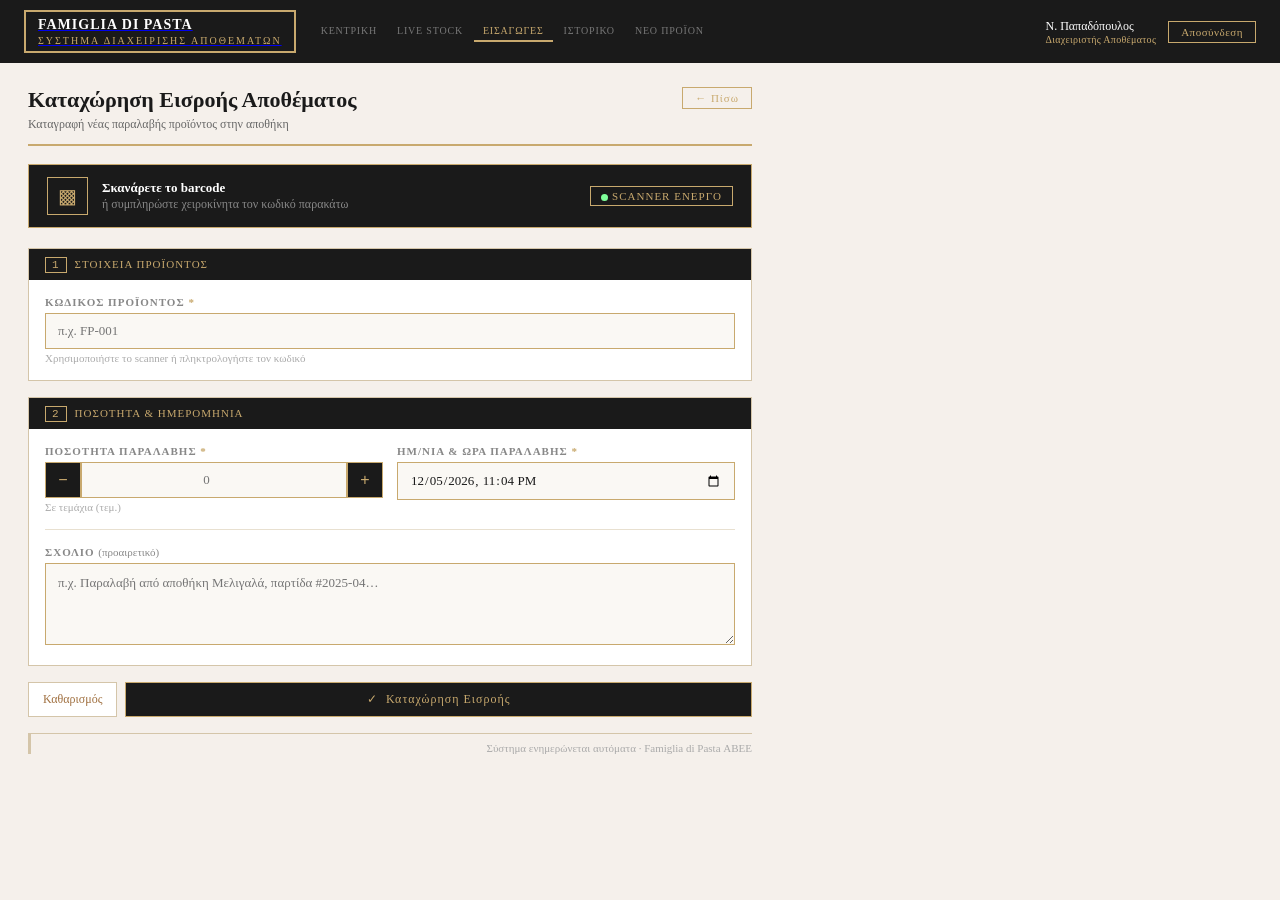
==== commit 0e50f4a8: "make changes" ====
--- a/IncomingStock.html
+++ b/IncomingStock.html
@@ -1,69 +1,80 @@
-
 <!DOCTYPE html>
 <html lang="el">
 <head>
   <meta charset="UTF-8">
   <meta name="viewport" content="width=device-width, initial-scale=1.0">
   <title>Famiglia di Pasta – Καταχώρηση Εισροής Αποθεμάτων</title>
-  <link href="https://cdn.jsdelivr.net/npm/bootstrap@5.3.3/dist/css/bootstrap.min.css" rel="stylesheet">
   <link rel="stylesheet" href="famiglia_style.css">
 </head>
 <body>
- 
-<!-- NAVBAR -->
-<div id="navbar" class="d-flex justify-content-between align-items-center">
-  <div id="logo-box">
-    <div id="logo-text">FAMIGLIA DI PASTA</div>
-    <div id="logo-sub">Σύστημα Διαχείρισης Αποθεμάτων</div>
-  </div>
-  <div class="d-flex align-items-center gap-3">
-    <div class="text-end">
-      <div id="user-name">Ν. Παπαδόπουλος</div>
-      <div id="user-role">Διαχειριστής Αποθέματος</div>
-    </div>
-    <a href="#" class="btn btn-gold btn-sm">Αποσύνδεση</a>
+
+<a class="skip-nav" href="#main-content">Μετάβαση στο περιεχόμενο</a>
+
+<!-- ===== NAVBAR ===== -->
+<div id="navbar" role="banner">
+  <div id="navbar-left">
+    <a href="Home.html" id="logo-box" aria-label="Famiglia di Pasta - Αρχική">
+      <span id="logo-text">FAMIGLIA DI PASTA</span>
+      <span id="logo-sub">Σύστημα Διαχείρισης Αποθεμάτων</span>
+    </a>
+    <nav id="navbar-links" aria-label="Κύρια πλοήγηση">
+      <a href="Home.html">Κεντρική</a>
+      <a href="LiveStock.html">Live Stock</a>
+      <a href="IncomingStock.html" class="active" aria-current="page">Εισαγωγές</a>
+      <a href="stockHistory.html">Ιστορικό</a>
+      <a href="newProduct.html">Νέο Προϊόν</a>
+    </nav>
+  </div>
+  <div id="navbar-right">
+    <div>
+      <span id="user-name">Ν. Παπαδόπουλος</span>
+      <span id="user-role">Διαχειριστής Αποθέματος</span>
+    </div>
+    <a id="logout-btn" href="#" aria-label="Αποσύνδεση">Αποσύνδεση</a>
   </div>
 </div>
- 
-<!-- MAIN -->
-<div class="container-fluid px-4 py-4" style="max-width:780px">
- 
+
+<!-- ===== MAIN ===== -->
+<main id="main-content">
+<div id="main" style="max-width:780px">
+
   <!-- Page Header -->
-  <div id="page-header" class="d-flex justify-content-between align-items-start">
+  <div id="page-header">
     <div>
       <h1 id="page-title">Καταχώρηση Εισροής Αποθέματος</h1>
       <p id="page-sub">Καταγραφή νέας παραλαβής προϊόντος στην αποθήκη</p>
     </div>
-    <a href="#" class="btn btn-gold btn-sm">&#8592; Πίσω</a>
-  </div>
- 
+    <a href="Home.html" class="btn-gold" aria-label="Επιστροφή στην κεντρική">&#8592; Πίσω</a>
+  </div>
+
   <!-- Scanner Banner -->
-  <div id="scanner-banner" class="d-flex align-items-center gap-3">
-    <div class="scanner-icon">&#9641;</div>
+  <div id="scanner-banner" role="status" aria-label="Κατάσταση scanner">
+    <div class="scanner-icon" aria-hidden="true">&#9641;</div>
     <div>
       <strong>Σκανάρετε το barcode</strong><br>
       <span class="sub">ή συμπληρώστε χειροκίνητα τον κωδικό παρακάτω</span>
     </div>
-    <span class="badge badge-scanner ms-auto"><span class="dot me-1"></span>SCANNER ΕΝΕΡΓΟ</span>
-  </div>
- 
+    <span class="badge-scanner"><span class="dot" aria-hidden="true"></span>SCANNER ΕΝΕΡΓΟ</span>
+  </div>
+
   <!-- Card 1: Προϊόν -->
   <div class="fp-card">
-    <div class="fp-card-header"><span class="num">1</span>Στοιχεία Προϊόντος</div>
-    <div class="p-3">
-      <label class="form-label">Κωδικός Προϊόντος <span class="req">*</span></label>
-      <input type="text" id="prod-code" class="form-control" placeholder="π.χ. FP-001"
-             oninput="handleCode(this.value)" autocomplete="off">
-      <div class="form-text">Χρησιμοποιήστε το scanner ή πληκτρολογήστε τον κωδικό</div>
-      <div id="code-err" class="alert alert-danger py-2 mt-2 mb-0" role="alert">
+    <div class="fp-card-header"><span class="num" aria-hidden="true">1</span>Στοιχεία Προϊόντος</div>
+    <div class="p-3" style="padding:16px">
+      <label for="prod-code">Κωδικός Προϊόντος <span class="req" aria-label="υποχρεωτικό">*</span></label>
+      <input type="text" id="prod-code" placeholder="π.χ. FP-001"
+             oninput="handleCode(this.value)" autocomplete="off"
+             aria-describedby="code-hint code-err">
+      <div class="form-text" id="code-hint">Χρησιμοποιήστε το scanner ή πληκτρολογήστε τον κωδικό</div>
+      <div id="code-err" role="alert" aria-live="polite">
         &#9888; Ο κωδικός δεν βρέθηκε στο σύστημα
       </div>
-      <div id="prod-preview">
+      <div id="prod-preview" aria-live="polite">
         <div>
           <div id="pp-name">—</div>
           <div id="pp-code">—</div>
         </div>
-        <div class="text-end">
+        <div style="text-align:right">
           <div class="form-text">Τρέχον απόθεμα</div>
           <span id="pp-stock-val">—</span>
           <span class="form-text"> τεμ.</span>
@@ -71,89 +82,91 @@
       </div>
     </div>
   </div>
- 
+
   <!-- Card 2: Ποσότητα & Ημερομηνία -->
   <div class="fp-card">
-    <div class="fp-card-header"><span class="num">2</span>Ποσότητα &amp; Ημερομηνία</div>
-    <div class="p-3">
-      <div class="row g-3">
- 
-        <div class="col-md-6">
-          <label class="form-label">Ποσότητα Παραλαβής <span class="req">*</span></label>
-          <div class="input-group">
-            <button class="btn btn-qty" onclick="changeQty(-1)">−</button>
-            <input type="number" id="qty" class="form-control text-center" min="1" placeholder="0" oninput="updateSummary()">
-            <button class="btn btn-qty" onclick="changeQty(1)">+</button>
+    <div class="fp-card-header"><span class="num" aria-hidden="true">2</span>Ποσότητα &amp; Ημερομηνία</div>
+    <div style="padding:16px">
+      <div class="row-2">
+
+        <div class="col">
+          <label for="qty">Ποσότητα Παραλαβής <span class="req" aria-label="υποχρεωτικό">*</span></label>
+          <div style="display:flex;gap:0">
+            <button class="btn-qty" type="button" onclick="changeQty(-1)" aria-label="Μείωση ποσότητας">−</button>
+            <input type="number" id="qty" style="text-align:center;border-radius:0;flex:1" min="1" placeholder="0"
+                   oninput="updateSummary()" aria-describedby="qty-hint">
+            <button class="btn-qty" type="button" onclick="changeQty(1)" aria-label="Αύξηση ποσότητας">+</button>
           </div>
-          <div class="form-text">Σε τεμάχια (τεμ.)</div>
-        </div>
- 
-        <div class="col-md-6">
-          <label class="form-label">Ημ/νία &amp; Ώρα Παραλαβής <span class="req">*</span></label>
-          <input type="datetime-local" id="dt-field" class="form-control">
-        </div>
- 
-      </div>
- 
-      <hr class="my-3" style="border-color:#e8e0d0">
- 
-      <div id="summary-bar" class="mb-3">
+          <div class="form-text" id="qty-hint">Σε τεμάχια (τεμ.)</div>
+        </div>
+
+        <div class="col">
+          <label for="dt-field">Ημ/νία &amp; Ώρα Παραλαβής <span class="req" aria-label="υποχρεωτικό">*</span></label>
+          <input type="datetime-local" id="dt-field">
+        </div>
+
+      </div>
+
+      <hr class="divider" style="margin:16px 0">
+
+      <div id="summary-bar" aria-live="polite">
         <div><div class="sum-label">Κωδικός</div><div class="sum-val" id="sum-code">—</div></div>
         <div><div class="sum-label">Ποσ. Εισροής</div><div class="sum-val" id="sum-qty">—</div></div>
         <div><div class="sum-label">Νέο Απόθεμα</div><div class="sum-val" id="sum-new">—</div></div>
       </div>
- 
-      <label class="form-label">Σχόλιο
-        <span style="text-transform:none;letter-spacing:0;font-size:11px;font-weight:normal">(προαιρετικό)</span>
-      </label>
-      <textarea class="form-control" rows="3" placeholder="π.χ. Παραλαβή από αποθήκη Μελιγαλά, παρτίδα #2025-04…"></textarea>
-    </div>
-  </div>
- 
+
+      <label for="comment">Σχόλιο <span style="text-transform:none;letter-spacing:0;font-size:11px;font-weight:normal">(προαιρετικό)</span></label>
+      <textarea id="comment" rows="3" placeholder="π.χ. Παραλαβή από αποθήκη Μελιγαλά, παρτίδα #2025-04…"></textarea>
+    </div>
+  </div>
+
   <!-- Actions -->
-  <div class="d-flex gap-2 mb-3">
-    <button id="btn-clear" class="btn px-4" onclick="clearForm()">Καθαρισμός</button>
-    <button id="btn-submit" class="btn flex-fill" onclick="submitForm()">✓ &nbsp;Καταχώρηση Εισροής</button>
-  </div>
- 
+  <div style="display:flex;gap:8px;margin-bottom:16px;flex-wrap:wrap">
+    <button id="btn-clear" class="btn-clear" type="button" onclick="clearForm()">Καθαρισμός</button>
+    <button id="btn-submit" type="button" style="flex:1;min-width:180px" onclick="submitForm()">&#10003; &nbsp;Καταχώρηση Εισροής</button>
+  </div>
+
   <p id="footer">Σύστημα ενημερώνεται αυτόματα &middot; Famiglia di Pasta ΑΒΕΕ</p>
 </div>
- 
-<div id="toast">&#10003; &nbsp;Η εισροή καταχωρήθηκε επιτυχώς!</div>
- 
+</main>
+
+<div id="toast" role="status" aria-live="polite">&#10003; &nbsp;Η εισροή καταχωρήθηκε επιτυχώς!</div>
+
 <script>
-  const products = {
+  var products = {
     'FP-001': { name: 'Σπαγγέτι Νο5',    stock: 1240 },
     'FP-002': { name: 'Πένες Ριγκάτε',    stock: 890  },
     'FP-007': { name: 'Φαρφάλες',         stock: 85   },
     'FP-012': { name: 'Σάλτσα Τομάτας',   stock: 40   },
     'FP-015': { name: 'Αλεύρι Ολικής',    stock: 0    },
     'FP-019': { name: 'Λαζάνια',          stock: 560  },
-    'FP-023': { name: 'Ριγκατόνι',        stock: 430  },
+    'FP-023': { name: 'Ριγκατόνι',        stock: 430  }
   };
- 
-  let currentStock = null;
- 
-  // Προσυμπλήρωση τρέχοντος χρόνου
-  const now = new Date();
-  now.setMinutes(now.getMinutes() - now.getTimezoneOffset());
-  document.getElementById('dt-field').value = now.toISOString().slice(0, 16);
- 
+
+  var currentStock = null;
+
+  /* Set current datetime */
+  (function() {
+    var now = new Date();
+    now.setMinutes(now.getMinutes() - now.getTimezoneOffset());
+    document.getElementById('dt-field').value = now.toISOString().slice(0, 16);
+  })();
+
   function handleCode(val) {
-    const code = val.trim().toUpperCase();
-    const inp  = document.getElementById('prod-code');
-    const prev = document.getElementById('prod-preview');
-    const err  = document.getElementById('code-err');
- 
+    var code = val.trim().toUpperCase();
+    var inp  = document.getElementById('prod-code');
+    var prev = document.getElementById('prod-preview');
+    var err  = document.getElementById('code-err');
+
     prev.classList.remove('show');
     err.classList.remove('show');
     inp.classList.remove('scanned');
     currentStock = null;
- 
+
     if (code.length < 4) { updateSummary(); return; }
- 
+
     if (products[code]) {
-      const p = products[code];
+      var p = products[code];
       document.getElementById('pp-name').textContent      = p.name;
       document.getElementById('pp-code').textContent      = code;
       document.getElementById('pp-stock-val').textContent = p.stock.toLocaleString('el-GR');
@@ -165,18 +178,18 @@
     }
     updateSummary();
   }
- 
+
   function changeQty(d) {
-    const el = document.getElementById('qty');
+    var el = document.getElementById('qty');
     el.value = Math.max(1, (parseInt(el.value) || 0) + d);
     updateSummary();
   }
- 
+
   function updateSummary() {
-    const code = document.getElementById('prod-code').value.trim().toUpperCase();
-    const qty  = parseInt(document.getElementById('qty').value) || 0;
-    const bar  = document.getElementById('summary-bar');
- 
+    var code = document.getElementById('prod-code').value.trim().toUpperCase();
+    var qty  = parseInt(document.getElementById('qty').value) || 0;
+    var bar  = document.getElementById('summary-bar');
+
     if (currentStock !== null && qty > 0) {
       document.getElementById('sum-code').textContent = code;
       document.getElementById('sum-qty').textContent  = '+' + qty;
@@ -186,37 +199,38 @@
       bar.classList.remove('show');
     }
   }
- 
+
   function clearForm() {
     document.getElementById('prod-code').value = '';
     document.getElementById('prod-code').classList.remove('scanned');
     document.getElementById('qty').value = '';
+    document.getElementById('comment').value = '';
     document.getElementById('prod-preview').classList.remove('show');
     document.getElementById('code-err').classList.remove('show');
     document.getElementById('summary-bar').classList.remove('show');
-    const n = new Date();
+    var n = new Date();
     n.setMinutes(n.getMinutes() - n.getTimezoneOffset());
     document.getElementById('dt-field').value = n.toISOString().slice(0, 16);
     currentStock = null;
-  }
- 
+    document.getElementById('prod-code').focus();
+  }
+
   function submitForm() {
-    const code = document.getElementById('prod-code').value.trim().toUpperCase();
-    const qty  = parseInt(document.getElementById('qty').value) || 0;
-    const dt   = document.getElementById('dt-field').value;
- 
-    if (!products[code]) { document.getElementById('code-err').classList.add('show'); return; }
+    var code = document.getElementById('prod-code').value.trim().toUpperCase();
+    var qty  = parseInt(document.getElementById('qty').value) || 0;
+    var dt   = document.getElementById('dt-field').value;
+
+    if (!products[code]) { document.getElementById('code-err').classList.add('show'); document.getElementById('prod-code').focus(); return; }
     if (qty < 1)          { document.getElementById('qty').focus(); return; }
     if (!dt)              { document.getElementById('dt-field').focus(); return; }
- 
+
     products[code].stock += qty;
-    const t = document.getElementById('toast');
+    var t = document.getElementById('toast');
     t.classList.add('show');
-    setTimeout(() => t.classList.remove('show'), 3000);
+    setTimeout(function() { t.classList.remove('show'); }, 3000);
     setTimeout(clearForm, 400);
   }
 </script>
+
 </body>
-</html>
- 
-
+</html>
--- a/famiglia_style.css
+++ b/famiglia_style.css
@@ -1,156 +1,172 @@
 /* ============================================================
-   FAMIGLIA DI PASTA — Unified Warehouse System Stylesheet
-   Αρχείο  : famiglia_style.css
-   Αφορά   : newProduct.html | IncomingStock.html |
-             stockHistory.html | LiveStock.html
-   Design  : Βασισμένο στο LiveStock & IncomingStock aesthetic
-   ============================================================ */
-
-
-/* ============================================================
-   1. RESET & ΒΑΣΗ
-   ============================================================ */
-* {
-    box-sizing: border-box;
-    margin: 0;
-    padding: 0;
-}
+   FAMIGLIA DI PASTA — Unified Warehouse System Stylesheet v2
+   ============================================================ */
+
+/* ============================================================
+   1. RESET & BASE
+   ============================================================ */
+*, *::before, *::after { box-sizing: border-box; margin: 0; padding: 0; }
 
 body {
     font-family: Georgia, "Times New Roman", serif;
     font-size: 14px;
     background-color: #f5f0eb;
     color: #1a1a1a;
-}
-
-
-/* ============================================================
-   2. NAVBAR / HEADER
+    min-height: 100vh;
+}
+
+/* Skip nav for accessibility */
+.skip-nav {
+    position: absolute;
+    top: -40px;
+    left: 0;
+    background: #c8a96e;
+    color: #1a1a1a;
+    padding: 6px 14px;
+    font-size: 12px;
+    font-weight: bold;
+    z-index: 9999;
+    transition: top 0.2s;
+    text-decoration: none;
+}
+.skip-nav:focus { top: 0; }
+
+/* ============================================================
+   2. NAVBAR
    ============================================================ */
 #navbar {
     background-color: #1a1a1a;
-    padding: 12px 24px;
+    padding: 10px 24px;
     display: flex;
     justify-content: space-between;
     align-items: center;
-}
-
-/* Logo box (LiveStock / IncomingStock style) */
+    gap: 12px;
+    flex-wrap: wrap;
+}
+
+/* Logo box */
 #logo-box {
     background-color: #1a1a1a;
     border: 2px solid #c8a96e;
-    padding: 6px 14px;
+    padding: 5px 12px;
     display: inline-block;
-}
-
+    flex-shrink: 0;
+}
 #logo-text {
     color: #ffffff;
-    font-size: 15px;
+    font-size: 14px;
     font-weight: bold;
     letter-spacing: 1px;
     display: block;
 }
-
 #logo-sub {
     color: #c8a96e;
-    font-size: 11px;
+    font-size: 10px;
     display: block;
     letter-spacing: 2px;
     text-transform: uppercase;
     margin-top: 2px;
 }
 
-/* Navbar left / right grouping */
+/* Navbar left */
 #navbar-left {
     display: flex;
     align-items: center;
-    gap: 14px;
-}
-
+    gap: 0;
+    flex-wrap: wrap;
+    gap: 8px;
+}
+
+/* Inline nav links inside navbar */
+#navbar-links {
+    display: flex;
+    align-items: center;
+    gap: 2px;
+    margin-left: 8px;
+}
+#navbar-links a {
+    color: #777777;
+    text-decoration: none;
+    font-size: 10px;
+    letter-spacing: 0.8px;
+    text-transform: uppercase;
+    padding: 4px 9px;
+    border-bottom: 2px solid transparent;
+    transition: color 0.2s, border-color 0.2s;
+}
+#navbar-links a:hover { color: #c8a96e; }
+#navbar-links a.active {
+    color: #c8a96e;
+    border-bottom-color: #c8a96e;
+}
+#navbar-links a:focus-visible {
+    outline: 2px solid #c8a96e;
+    outline-offset: 2px;
+    border-radius: 2px;
+}
+
+/* Navbar right */
 #navbar-right {
     display: flex;
     align-items: center;
     gap: 12px;
-}
-
-/* Logged-in user info */
-#user-name {
-    color: #ffffff;
-    font-size: 13px;
-}
-
-#user-role {
-    color: #c8a96e;
-    font-size: 11px;
-    display: block;
-}
-
-/* Logout / back button */
-#logout-btn,
-a#logout-btn {
+    flex-shrink: 0;
+}
+#user-name { color: #ffffff; font-size: 12px; display: block; }
+#user-role  { color: #c8a96e; font-size: 10px; display: block; letter-spacing: 0.3px; }
+
+#logout-btn, a#logout-btn {
     color: #c8a96e;
     text-decoration: none;
     border: 1px solid #c8a96e;
     padding: 4px 12px;
-    font-size: 12px;
+    font-size: 11px;
     letter-spacing: 0.5px;
     transition: background-color 0.2s, color 0.2s;
-}
-
-#logout-btn:hover,
-a#logout-btn:hover {
-    background-color: #c8a96e;
-    color: #1a1a1a;
-}
-
-/* Gold outline button (IncomingStock) */
+    white-space: nowrap;
+}
+#logout-btn:hover, a#logout-btn:hover { background-color: #c8a96e; color: #1a1a1a; }
+#logout-btn:focus-visible, a#logout-btn:focus-visible {
+    outline: 2px solid #c8a96e;
+    outline-offset: 2px;
+}
+
+/* Gold outline button */
 .btn-gold {
     color: #c8a96e;
     border: 1px solid #c8a96e;
     background: transparent;
-    font-size: 12px;
+    font-size: 11px;
     letter-spacing: 1px;
-    padding: 5px 12px;
+    padding: 4px 12px;
     cursor: pointer;
     text-decoration: none;
     display: inline-block;
     transition: background-color 0.2s, color 0.2s;
-}
-
-.btn-gold:hover {
-    background-color: #c8a96e;
-    color: #1a1a1a;
-}
-
-
-/* ============================================================
-   3. BREADCRUMB  (stockHistory / newProduct)
+    white-space: nowrap;
+}
+.btn-gold:hover { background-color: #c8a96e; color: #1a1a1a; }
+.btn-gold:focus-visible { outline: 2px solid #c8a96e; outline-offset: 2px; }
+
+
+/* ============================================================
+   3. BREADCRUMB
    ============================================================ */
 #breadcrumb {
     background-color: #f0e8da;
     border-bottom: 1px solid #d4c5a9;
-    padding: 9px 28px;
+    padding: 8px 28px;
     font-size: 11px;
     color: #999999;
     letter-spacing: 0.3px;
 }
-
-#breadcrumb a {
-    color: #a07040;
-    text-decoration: none;
-}
-
-#breadcrumb a:hover {
-    text-decoration: underline;
-}
-
-#breadcrumb strong {
-    color: #1a1a1a;
-}
-
-
-/* ============================================================
-   4. PAGE HEADER  (τίτλος σελίδας)
+#breadcrumb a { color: #a07040; text-decoration: none; }
+#breadcrumb a:hover { text-decoration: underline; }
+#breadcrumb strong { color: #1a1a1a; }
+
+
+/* ============================================================
+   4. PAGE HEADER
    ============================================================ */
 #page-header {
     display: flex;
@@ -159,18 +175,16 @@
     margin-bottom: 18px;
     border-bottom: 2px solid #c8a96e;
     padding-bottom: 12px;
-}
-
-#page-title,
-h1#page-title {
+    flex-wrap: wrap;
+    gap: 10px;
+}
+#page-title, h1#page-title {
     margin: 0;
     font-size: 22px;
     font-weight: bold;
     color: #1a1a1a;
 }
-
-#page-sub,
-p#page-subtitle {
+#page-sub, p#page-subtitle {
     margin: 4px 0 0 0;
     font-size: 12px;
     color: #666666;
@@ -185,24 +199,23 @@
     border: 1px solid #c8a96e;
     letter-spacing: 1px;
     white-space: nowrap;
-}
-
-
-/* ============================================================
-   5. ΚΥΡΙΟ ΠΕΡΙΕΧΟΜΕΝΟ  (#main)
+    flex-shrink: 0;
+}
+
+
+/* ============================================================
+   5. MAIN
    ============================================================ */
 #main {
     padding: 24px 28px 60px 28px;
     max-width: 980px;
 }
-
 #main h2 {
     font-size: 22px;
     font-weight: bold;
     color: #1a1a1a;
     margin-bottom: 5px;
 }
-
 #main > p {
     font-size: 12px;
     color: #888888;
@@ -213,7 +226,7 @@
 
 
 /* ============================================================
-   6. SCANNER BANNER  (IncomingStock)
+   6. SCANNER BANNER
    ============================================================ */
 #scanner-banner {
     background-color: #1a1a1a;
@@ -223,51 +236,25 @@
     display: flex;
     align-items: center;
     gap: 14px;
-}
-
-#scanner-banner strong {
-    color: #ffffff;
-    font-size: 13px;
-}
-
-#scanner-banner span.sub {
-    color: #888888;
-    font-size: 12px;
-}
-
-.scanner-icon {
-    border: 1px solid #c8a96e;
-    color: #c8a96e;
-    padding: 6px 10px;
-    font-size: 20px;
-}
-
+    flex-wrap: wrap;
+}
+#scanner-banner strong { color: #ffffff; font-size: 13px; }
+#scanner-banner span.sub { color: #888888; font-size: 12px; }
+.scanner-icon { border: 1px solid #c8a96e; color: #c8a96e; padding: 6px 10px; font-size: 20px; flex-shrink: 0; }
 .badge-scanner {
-    color: #c8a96e;
-    border: 1px solid #c8a96e;
-    font-size: 11px;
-    letter-spacing: 1px;
-    background: transparent;
-    padding: 3px 10px;
-    margin-left: auto;
+    color: #c8a96e; border: 1px solid #c8a96e;
+    font-size: 11px; letter-spacing: 1px;
+    background: transparent; padding: 3px 10px; margin-left: auto; white-space: nowrap;
 }
 
 /* Pulsing dot */
 .dot {
-    display: inline-block;
-    width: 7px;
-    height: 7px;
-    border-radius: 50%;
-    background-color: #7fff9a;
+    display: inline-block; width: 7px; height: 7px;
+    border-radius: 50%; background-color: #7fff9a;
     animation: pulse 1.8s ease-in-out infinite;
-    vertical-align: middle;
-    margin-right: 4px;
-}
-
-@keyframes pulse {
-    0%, 100% { opacity: 1; }
-    50%       { opacity: 0.3; }
-}
+    vertical-align: middle; margin-right: 4px;
+}
+@keyframes pulse { 0%, 100% { opacity: 1; } 50% { opacity: 0.3; } }
 
 
 /* ============================================================
@@ -291,17 +278,17 @@
     display: flex;
     gap: 12px;
     margin-bottom: 20px;
-}
-
+    flex-wrap: wrap;
+}
 .metric-card {
     background-color: #ffffff;
     border: 1px solid #d4c5a9;
     border-top: 3px solid #c8a96e;
     padding: 14px 18px;
     flex: 1;
+    min-width: 120px;
     text-align: center;
 }
-
 .metric-label {
     margin: 0 0 6px 0;
     font-size: 11px;
@@ -309,7 +296,6 @@
     text-transform: uppercase;
     letter-spacing: 1px;
 }
-
 .metric-value        { margin: 0; font-size: 26px; font-weight: bold; color: #1a1a1a; }
 .metric-value-in     { margin: 0; font-size: 26px; font-weight: bold; color: #1a5c1a; }
 .metric-value-out    { margin: 0; font-size: 26px; font-weight: bold; color: #8B1A1A; }
@@ -318,10 +304,8 @@
 
 
 /* ============================================================
-   9. ΦΙΛΤΡΑ & CONTROLS
-   ============================================================ */
-
-/* stockHistory filters */
+   9. FILTERS & CONTROLS
+   ============================================================ */
 #filters {
     background-color: #ffffff;
     border: 1px solid #d4c5a9;
@@ -329,263 +313,158 @@
     padding: 16px 18px;
     margin-bottom: 18px;
 }
-
 #filters-title {
-    font-size: 11px;
-    font-weight: bold;
-    color: #a07040;
-    text-transform: uppercase;
-    letter-spacing: 1px;
-    margin-bottom: 12px;
-}
-
+    font-size: 11px; font-weight: bold; color: #a07040;
+    text-transform: uppercase; letter-spacing: 1px; margin-bottom: 12px;
+}
 #filters-row {
-    display: flex;
-    gap: 12px;
-    flex-wrap: wrap;
-    align-items: flex-end;
-}
-
+    display: flex; gap: 12px; flex-wrap: wrap; align-items: flex-end;
+}
 .filter-group {
-    display: flex;
-    flex-direction: column;
-    gap: 4px;
-    font-size: 11px;
-    color: #888888;
-    text-transform: uppercase;
-    letter-spacing: 0.5px;
-}
-
-#filters-actions {
-    margin-left: auto;
-    display: flex;
-    gap: 8px;
-    align-items: flex-end;
-}
+    display: flex; flex-direction: column; gap: 4px;
+    font-size: 11px; color: #888888;
+    text-transform: uppercase; letter-spacing: 0.5px;
+}
+#filters-actions { margin-left: auto; display: flex; gap: 8px; align-items: flex-end; flex-wrap: wrap; }
 
 /* LiveStock controls bar */
-#controls {
-    display: flex;
-    gap: 10px;
-    margin-bottom: 14px;
-    align-items: center;
-}
-
-input#search-box,
-#search-box {
-    flex: 1;
-    padding: 8px 12px;
-    font-size: 13px;
+#controls { display: flex; gap: 10px; margin-bottom: 14px; align-items: center; flex-wrap: wrap; }
+
+input#search-box, #search-box {
+    flex: 1; min-width: 180px;
+    padding: 8px 12px; font-size: 13px;
     font-family: Georgia, serif;
     border: 1px solid #c8a96e;
-    background-color: #ffffff;
-    color: #1a1a1a;
-}
-
-input#search-box:focus,
-#search-box:focus {
+    background-color: #ffffff; color: #1a1a1a;
+}
+input#search-box:focus, #search-box:focus {
     outline: none;
     border-color: #a07040;
-    box-shadow: 0 0 0 2px rgba(200, 169, 110, 0.2);
+    box-shadow: 0 0 0 2px rgba(200,169,110,0.2);
 }
 
 select.filter-select {
-    padding: 8px 10px;
-    font-size: 13px;
+    padding: 8px 10px; font-size: 13px;
     font-family: Georgia, serif;
     border: 1px solid #c8a96e;
-    background-color: #ffffff;
-    color: #1a1a1a;
-}
-
-
-/* ============================================================
-   10. ΚΟΥΜΠΙΑ
-   ============================================================ */
-
-/* Κύριο κουμπί (σκούρο/χρυσό) */
-.btn-search,
-#btn-submit,
-input#pdf-btn {
-    background-color: #1a1a1a;
-    color: #c8a96e;
-    border: 1px solid #c8a96e;
-    padding: 9px 18px;
-    font-family: Georgia, serif;
-    font-size: 12px;
-    letter-spacing: 1px;
-    cursor: pointer;
-    transition: background-color 0.2s, color 0.2s;
-}
-
-.btn-search:hover,
-#btn-submit:hover,
-input#pdf-btn:hover {
-    background-color: #c8a96e;
-    color: #1a1a1a;
-}
-
-/* Δευτερεύον κουμπί (outline) */
-.btn-clear,
-.btn-pdf,
-#btn-clear {
-    background-color: #ffffff;
-    color: #a07040;
+    background-color: #ffffff; color: #1a1a1a;
+}
+
+
+/* ============================================================
+   10. BUTTONS
+   ============================================================ */
+.btn-search, #btn-submit, input#pdf-btn {
+    background-color: #1a1a1a; color: #c8a96e;
+    border: 1px solid #c8a96e;
+    padding: 9px 18px; font-family: Georgia, serif;
+    font-size: 12px; letter-spacing: 1px;
+    cursor: pointer; transition: background-color 0.2s, color 0.2s;
+}
+.btn-search:hover, #btn-submit:hover, input#pdf-btn:hover {
+    background-color: #c8a96e; color: #1a1a1a;
+}
+.btn-search:focus-visible, #btn-submit:focus-visible, input#pdf-btn:focus-visible {
+    outline: 2px solid #c8a96e; outline-offset: 2px;
+}
+
+.btn-clear, .btn-pdf, #btn-clear {
+    background-color: #ffffff; color: #a07040;
     border: 1px solid #d4c5a9;
-    padding: 9px 14px;
-    font-family: Georgia, serif;
-    font-size: 12px;
-    cursor: pointer;
+    padding: 9px 14px; font-family: Georgia, serif;
+    font-size: 12px; cursor: pointer;
     transition: border-color 0.2s, color 0.2s;
 }
-
-.btn-clear:hover,
-.btn-pdf:hover,
-#btn-clear:hover {
-    border-color: #a07040;
-    color: #1a1a1a;
-}
-
-/* Scanner / scan button */
+.btn-clear:hover, .btn-pdf:hover, #btn-clear:hover { border-color: #a07040; color: #1a1a1a; }
+.btn-clear:focus-visible, .btn-pdf:focus-visible, #btn-clear:focus-visible {
+    outline: 2px solid #a07040; outline-offset: 2px;
+}
+
 .btn-scan {
-    background-color: #1a1a1a;
-    color: #c8a96e;
-    border: 1px solid #c8a96e;
-    padding: 9px 16px;
-    font-family: Georgia, serif;
-    font-size: 12px;
-    letter-spacing: 0.5px;
-    cursor: pointer;
-    transition: background-color 0.2s, color 0.2s;
-}
-
-.btn-scan:hover {
-    background-color: #c8a96e;
-    color: #1a1a1a;
-}
-
-/* +/- ποσότητας (IncomingStock) */
+    background-color: #1a1a1a; color: #c8a96e;
+    border: 1px solid #c8a96e;
+    padding: 9px 16px; font-family: Georgia, serif;
+    font-size: 12px; letter-spacing: 0.5px;
+    cursor: pointer; transition: background-color 0.2s, color 0.2s;
+}
+.btn-scan:hover { background-color: #c8a96e; color: #1a1a1a; }
+.btn-scan:focus-visible { outline: 2px solid #c8a96e; outline-offset: 2px; }
+
 .btn-qty {
-    background-color: #1a1a1a;
-    color: #c8a96e;
-    border: 1px solid #c8a96e;
-    width: 36px;
-    padding: 8px 0;
-    font-size: 16px;
-    cursor: pointer;
-    transition: background-color 0.2s, color 0.2s;
-}
-
-.btn-qty:hover {
-    background-color: #c8a96e;
-    color: #1a1a1a;
-}
-
-/* Submit / Reset (φόρμα newProduct) */
+    background-color: #1a1a1a; color: #c8a96e;
+    border: 1px solid #c8a96e;
+    width: 36px; padding: 8px 0; font-size: 16px;
+    cursor: pointer; transition: background-color 0.2s, color 0.2s;
+}
+.btn-qty:hover { background-color: #c8a96e; color: #1a1a1a; }
+.btn-qty:focus-visible { outline: 2px solid #c8a96e; outline-offset: 2px; }
+
 input[type="submit"] {
-    background-color: #1a1a1a;
-    color: #c8a96e;
-    border: 1px solid #c8a96e;
-    padding: 10px 26px;
-    font-family: Georgia, serif;
-    font-size: 13px;
-    letter-spacing: 0.5px;
-    cursor: pointer;
-    transition: background-color 0.2s, color 0.2s;
-}
-
+    background-color: #1a1a1a; color: #c8a96e;
+    border: 1px solid #c8a96e;
+    padding: 10px 26px; font-family: Georgia, serif;
+    font-size: 13px; letter-spacing: 0.5px;
+    cursor: pointer; transition: background-color 0.2s, color 0.2s;
+}
 input[type="submit"]:hover  { background-color: #c8a96e; color: #1a1a1a; }
 input[type="submit"]:active { transform: scale(0.98); }
+input[type="submit"]:focus-visible { outline: 2px solid #c8a96e; outline-offset: 2px; }
 
 input[type="reset"] {
-    background-color: #ffffff;
-    color: #a07040;
+    background-color: #ffffff; color: #a07040;
     border: 1px solid #d4c5a9;
-    padding: 10px 20px;
-    font-family: Georgia, serif;
-    font-size: 13px;
-    cursor: pointer;
-    margin-left: 10px;
+    padding: 10px 20px; font-family: Georgia, serif;
+    font-size: 13px; cursor: pointer; margin-left: 10px;
     transition: border-color 0.2s;
 }
-
 input[type="reset"]:hover { border-color: #a07040; }
-
-/* PDF export button (LiveStock) */
+input[type="reset"]:focus-visible { outline: 2px solid #a07040; outline-offset: 2px; }
+
 input#pdf-btn { padding: 8px 16px; }
 
 
 /* ============================================================
-   11. CARDS  (IncomingStock fp-card)
-   ============================================================ */
-.fp-card {
-    background-color: #ffffff;
-    border: 1px solid #d4c5a9;
-    margin-bottom: 16px;
-}
-
+   11. CARDS (IncomingStock fp-card)
+   ============================================================ */
+.fp-card { background-color: #ffffff; border: 1px solid #d4c5a9; margin-bottom: 16px; }
 .fp-card-header {
-    background-color: #1a1a1a;
-    color: #c8a96e;
-    padding: 9px 16px;
-    font-size: 11px;
-    letter-spacing: 1px;
-    text-transform: uppercase;
-}
-
+    background-color: #1a1a1a; color: #c8a96e;
+    padding: 9px 16px; font-size: 11px;
+    letter-spacing: 1px; text-transform: uppercase;
+}
 .fp-card-header .num {
-    border: 1px solid #c8a96e;
-    padding: 1px 6px;
-    font-family: "Courier New", monospace;
-    margin-right: 8px;
-}
-
-.fp-card-body {
-    padding: 16px;
-}
-
-
-/* ============================================================
-   12. FIELDSET & LEGEND  (newProduct / stockHistory)
+    border: 1px solid #c8a96e; padding: 1px 6px;
+    font-family: "Courier New", monospace; margin-right: 8px;
+}
+.fp-card-body { padding: 16px; }
+
+
+/* ============================================================
+   12. FIELDSET & LEGEND (newProduct)
    ============================================================ */
 fieldset {
     background-color: #ffffff;
     border: 1px solid #d4c5a9;
     border-top: 3px solid #c8a96e;
-    padding: 20px 22px;
-    margin-bottom: 18px;
-}
-
+    padding: 20px 22px; margin-bottom: 18px;
+}
 legend {
-    font-size: 11px;
-    font-weight: bold;
-    color: #a07040;
-    text-transform: uppercase;
-    letter-spacing: 1.5px;
-    padding: 0 10px;
-    background-color: #ffffff;
+    font-size: 11px; font-weight: bold; color: #a07040;
+    text-transform: uppercase; letter-spacing: 1.5px;
+    padding: 0 10px; background-color: #ffffff;
 }
 
 
 /* ============================================================
    13. LABELS & FORM ELEMENTS
    ============================================================ */
-label,
-.form-label {
-    display: block;
-    font-size: 11px;
-    font-weight: bold;
-    color: #888888;
-    text-transform: uppercase;
-    letter-spacing: 1px;
-    margin-top: 14px;
-    margin-bottom: 5px;
-}
-
+label, .form-label {
+    display: block; font-size: 11px; font-weight: bold;
+    color: #888888; text-transform: uppercase;
+    letter-spacing: 1px; margin-top: 14px; margin-bottom: 5px;
+}
 label:first-of-type { margin-top: 0; }
-
-label .req,
-.form-label .req { color: #c8a96e; }
+label .req, .form-label .req { color: #c8a96e; }
 
 input[type="text"],
 input[type="number"],
@@ -593,544 +472,395 @@
 input[type="url"],
 input[type="date"],
 input[type="datetime-local"],
-select,
-textarea,
-.form-control,
-.form-select {
-    width: 100%;
-    padding: 9px 12px;
-    font-family: Georgia, serif;
-    font-size: 13px;
-    border: 1px solid #c8a96e;
-    background-color: #faf8f4;
-    color: #1a1a1a;
+select, textarea,
+.form-control, .form-select {
+    width: 100%; padding: 9px 12px;
+    font-family: Georgia, serif; font-size: 13px;
+    border: 1px solid #c8a96e;
+    background-color: #faf8f4; color: #1a1a1a;
     border-radius: 0;
     transition: border-color 0.2s, background-color 0.2s;
 }
-
 input[type="text"]:focus,
 input[type="number"]:focus,
 input[type="email"]:focus,
 input[type="url"]:focus,
 input[type="date"]:focus,
 input[type="datetime-local"]:focus,
-select:focus,
-textarea:focus,
-.form-control:focus,
-.form-select:focus {
+select:focus, textarea:focus,
+.form-control:focus, .form-select:focus {
     outline: none;
-    border-color: #a07040;
-    background-color: #ffffff;
-    box-shadow: none;
-}
-
+    border-color: #a07040; background-color: #ffffff;
+    box-shadow: 0 0 0 2px rgba(160,112,64,0.15);
+}
 input[type="text"]:hover,
 input[type="number"]:hover,
-select:hover,
-textarea:hover {
-    border-color: #a07040;
-}
-
-/* Scanned state (IncomingStock) */
+select:hover, textarea:hover { border-color: #a07040; }
+
 .form-control.scanned {
-    background-color: #f0f8f0;
-    border-color: #4a8a4a;
-    color: #1a4a1a;
-}
-
-textarea {
-    resize: vertical;
-    min-height: 80px;
-    line-height: 1.6;
-}
+    background-color: #f0f8f0; border-color: #4a8a4a; color: #1a4a1a;
+}
+textarea { resize: vertical; min-height: 80px; line-height: 1.6; }
 
 input[type="file"] {
-    width: 100%;
-    padding: 8px 0;
-    font-size: 12px;
-    color: #666666;
-    cursor: pointer;
-    border: none;
-    background: transparent;
-}
-
-.form-text {
-    font-size: 11px;
-    color: #aaaaaa;
-    margin-top: 3px;
-}
+    width: 100%; padding: 8px 0; font-size: 12px;
+    color: #666666; cursor: pointer; border: none; background: transparent;
+}
+.form-text { font-size: 11px; color: #aaaaaa; margin-top: 3px; }
 
 
 /* ============================================================
    14. RADIO / CHECKBOX
    ============================================================ */
-.radio-group,
-.checkbox-group {
-    margin-top: 6px;
-}
-
-.radio-group label,
-.checkbox-group label {
-    display: inline-block;
-    margin-top: 6px;
-    margin-right: 22px;
-    font-weight: normal;
-    font-size: 13px;
-    color: #333333;
-    text-transform: none;
-    letter-spacing: 0;
-    cursor: pointer;
-}
-
+.radio-group, .checkbox-group { margin-top: 6px; }
+.radio-group label, .checkbox-group label {
+    display: inline-block; margin-top: 6px; margin-right: 22px;
+    font-weight: normal; font-size: 13px; color: #333333;
+    text-transform: none; letter-spacing: 0; cursor: pointer;
+}
 .radio-group input[type="radio"],
 .checkbox-group input[type="checkbox"] {
-    margin-right: 6px;
-    accent-color: #c8a96e;
-    cursor: pointer;
-}
-
-
-/* ============================================================
-   15. LAYOUT HELPERS  (δύο/τρεις στήλες)
-   ============================================================ */
-.row-2 {
-    display: table;
-    width: 100%;
-    border-spacing: 14px 0;
-    margin-left: -14px;
-}
-
-.col {
-    display: table-cell;
-    width: 50%;
-    vertical-align: top;
-}
-
-.row-3 {
-    display: table;
-    width: 100%;
-    border-spacing: 14px 0;
-    margin-left: -14px;
-}
-
-.col-3 {
-    display: table-cell;
-    width: 33.33%;
-    vertical-align: top;
-}
-
-/* Barcode row */
-.barcode-row       { display: table; width: 100%; }
-.barcode-input     { display: table-cell; width: 100%; padding-right: 10px; }
-.barcode-btn-cell  { display: table-cell; vertical-align: bottom; white-space: nowrap; }
-
-hr.divider {
-    border: none;
-    border-top: 1px solid #e8e0d0;
-    margin: 14px 0;
-}
-
-
-/* ============================================================
-   16. PHOTO UPLOAD AREA  (newProduct)
+    margin-right: 6px; accent-color: #c8a96e; cursor: pointer;
+}
+
+
+/* ============================================================
+   15. LAYOUT HELPERS
+   ============================================================ */
+.row-2 { display: flex; gap: 14px; }
+.row-2 .col { flex: 1; min-width: 0; }
+.row-3 { display: flex; gap: 14px; }
+.row-3 .col-3 { flex: 1; min-width: 0; }
+
+.barcode-row { display: flex; gap: 10px; align-items: flex-end; }
+.barcode-input { flex: 1; min-width: 0; }
+.barcode-btn-cell { flex-shrink: 0; }
+
+hr.divider { border: none; border-top: 1px solid #e8e0d0; margin: 14px 0; }
+
+
+/* ============================================================
+   16. PHOTO UPLOAD AREA (newProduct)
    ============================================================ */
 #photo-area {
-    border: 2px dashed #d4c5a9;
-    background-color: #faf8f4;
-    padding: 22px;
-    text-align: center;
-    margin-top: 4px;
+    border: 2px dashed #d4c5a9; background-color: #faf8f4;
+    padding: 22px; text-align: center; margin-top: 4px;
     transition: border-color 0.2s, background-color 0.2s;
 }
-
-#photo-area:hover {
-    border-color: #c8a96e;
-    background-color: #f5f0e8;
-}
-
-#photo-area p {
-    font-size: 12px;
-    color: #aaaaaa;
-    margin-top: 8px;
-}
-
+#photo-area:hover { border-color: #c8a96e; background-color: #f5f0e8; }
+#photo-area p { font-size: 12px; color: #aaaaaa; margin-top: 8px; }
 #photo-area p strong { color: #a07040; }
-
 #photo-preview {
-    max-width: 100%;
-    max-height: 200px;
-    display: none;
-    margin: 12px auto 0;
-    border: 1px solid #d4c5a9;
-}
-
-
-/* ============================================================
-   17. PRODUCT PREVIEW PANEL  (IncomingStock)
+    max-width: 100%; max-height: 200px;
+    display: none; margin: 12px auto 0; border: 1px solid #d4c5a9;
+}
+
+
+/* ============================================================
+   17. PRODUCT PREVIEW PANEL (IncomingStock)
    ============================================================ */
 #prod-preview {
     display: none;
-    background-color: #f0f8f0;
-    border: 1px solid #4a8a4a;
+    background-color: #f0f8f0; border: 1px solid #4a8a4a;
     border-left: 4px solid #4a8a4a;
-    padding: 10px 14px;
-    margin-top: 8px;
-    font-size: 13px;
-}
-
-#prod-preview.show {
-    display: flex;
-    justify-content: space-between;
-    align-items: flex-start;
-}
-
+    padding: 10px 14px; margin-top: 8px; font-size: 13px;
+}
+#prod-preview.show { display: flex; justify-content: space-between; align-items: flex-start; }
 #pp-name { font-weight: bold; color: #1a4a1a; }
 #pp-code { font-family: "Courier New", monospace; font-size: 11px; color: #888888; }
 #pp-stock-val { font-family: "Courier New", monospace; font-size: 20px; font-weight: bold; }
-
 #code-err       { display: none; font-size: 12px; }
 #code-err.show  { display: block; }
 
 
 /* ============================================================
-   18. SUMMARY BAR  (IncomingStock)
+   18. SUMMARY BAR (IncomingStock)
    ============================================================ */
 #summary-bar {
     display: none;
-    background-color: #fff8ee;
-    border: 1px solid #c8a96e;
-    padding: 12px 16px;
-    margin-bottom: 12px;
-}
-
+    background-color: #fff8ee; border: 1px solid #c8a96e;
+    padding: 12px 16px; margin-bottom: 12px;
+}
 #summary-bar.show {
-    display: grid;
-    grid-template-columns: 1fr 1fr 1fr;
-    gap: 8px;
-    text-align: center;
-}
-
+    display: grid; grid-template-columns: 1fr 1fr 1fr;
+    gap: 8px; text-align: center;
+}
 .sum-label {
-    font-size: 10px;
-    text-transform: uppercase;
-    letter-spacing: 1px;
-    color: #888888;
-    margin-bottom: 3px;
-}
-
+    font-size: 10px; text-transform: uppercase;
+    letter-spacing: 1px; color: #888888; margin-bottom: 3px;
+}
 .sum-val {
     font-family: "Courier New", monospace;
-    font-size: 16px;
-    font-weight: bold;
-    color: #7a5010;
-}
-
-
-/* ============================================================
-   19. MESSAGES  (success / error / toast)
+    font-size: 16px; font-weight: bold; color: #7a5010;
+}
+
+
+/* ============================================================
+   19. MESSAGES (success / error / toast)
    ============================================================ */
 #msg-success {
     display: none;
-    background-color: #d4edda;
-    border: 1px solid #c3e6cb;
+    background-color: #d4edda; border: 1px solid #c3e6cb;
     border-left: 4px solid #4a8a4a;
-    padding: 12px 18px;
-    color: #155724;
-    font-size: 13px;
-    margin-bottom: 18px;
-}
-
+    padding: 12px 18px; color: #155724; font-size: 13px; margin-bottom: 18px;
+}
 #msg-error {
     display: none;
-    background-color: #f8d7da;
-    border: 1px solid #f5c6cb;
+    background-color: #f8d7da; border: 1px solid #f5c6cb;
     border-left: 4px solid #8B1A1A;
-    padding: 12px 18px;
-    color: #721c24;
-    font-size: 13px;
-    margin-bottom: 18px;
-}
-
-/* Toast (IncomingStock) */
+    padding: 12px 18px; color: #721c24; font-size: 13px; margin-bottom: 18px;
+}
 #toast {
-    position: fixed;
-    bottom: 24px;
-    right: 24px;
-    background-color: #1a1a1a;
-    color: #c8a96e;
-    border: 1px solid #c8a96e;
-    padding: 12px 20px;
-    font-size: 13px;
-    letter-spacing: 1px;
-    opacity: 0;
-    transform: translateY(60px);
-    transition: all 0.3s ease;
-    z-index: 999;
-}
-
-#toast.show {
-    opacity: 1;
-    transform: none;
-}
-
-
-/* ============================================================
-   20. SUBMIT BAR  (newProduct)
+    position: fixed; bottom: 24px; right: 24px;
+    background-color: #1a1a1a; color: #c8a96e;
+    border: 1px solid #c8a96e;
+    padding: 12px 20px; font-size: 13px; letter-spacing: 1px;
+    opacity: 0; transform: translateY(60px);
+    transition: all 0.3s ease; z-index: 999;
+}
+#toast.show { opacity: 1; transform: none; }
+
+
+/* ============================================================
+   20. SUBMIT BAR (newProduct)
    ============================================================ */
 #submit-bar {
-    background-color: #ffffff;
-    border: 1px solid #d4c5a9;
+    background-color: #ffffff; border: 1px solid #d4c5a9;
     border-top: 3px solid #c8a96e;
-    padding: 18px 22px;
-    margin-bottom: 20px;
-    display: flex;
-    align-items: center;
-    gap: 8px;
-}
-
-
-/* ============================================================
-   21. ΠΙΝΑΚΕΣ  (LiveStock & stockHistory)
+    padding: 18px 22px; margin-bottom: 20px;
+    display: flex; align-items: center; gap: 8px; flex-wrap: wrap;
+}
+
+
+/* ============================================================
+   21. TABLES
    ============================================================ */
 #table-wrap {
-    border: 1px solid #d4c5a9;
-    background-color: #ffffff;
-    overflow: hidden;
-}
+    border: 1px solid #d4c5a9; background-color: #ffffff; overflow: hidden;
+}
+.table-scroll { overflow-x: auto; }
 
 #table-header-bar {
-    background-color: #1a1a1a;
-    color: #c8a96e;
-    padding: 9px 14px;
-    font-size: 11px;
-    letter-spacing: 1px;
-    display: flex;
-    justify-content: space-between;
-    align-items: center;
-}
-
+    background-color: #1a1a1a; color: #c8a96e;
+    padding: 9px 14px; font-size: 11px; letter-spacing: 1px;
+    display: flex; justify-content: space-between; align-items: center;
+    flex-wrap: wrap; gap: 6px;
+}
 #table-count { font-size: 11px; color: #888888; }
 
 #no-results {
-    display: none;
-    padding: 20px;
-    text-align: center;
-    font-size: 13px;
-    color: #888888;
-    font-style: italic;
-}
-
-/* Stock table (LiveStock) */
-table#stock-table,
-table#history-table {
-    width: 100%;
-    border-collapse: collapse;
-    font-size: 13px;
-    background-color: #ffffff;
-}
-
-table#stock-table th,
-table#history-table th {
-    background-color: #1a1a1a;
-    color: #c8a96e;
-    padding: 10px 14px;
-    text-align: left;
-    font-weight: normal;
-    font-size: 11px;
-    letter-spacing: 1px;
-    text-transform: uppercase;
-    cursor: pointer;
-    white-space: nowrap;
-}
-
-table#stock-table th.sorted,
-table#history-table th.sorted {
-    color: #ffffff;
-}
-
-table#stock-table td,
-table#history-table td {
-    padding: 10px 14px;
-    border-bottom: 1px solid #f0e8da;
-    vertical-align: middle;
-    color: #1a1a1a;
-}
-
+    display: none; padding: 20px; text-align: center;
+    font-size: 13px; color: #888888; font-style: italic;
+}
+
+table#stock-table, table#history-table {
+    width: 100%; border-collapse: collapse;
+    font-size: 13px; background-color: #ffffff; min-width: 600px;
+}
+table#stock-table th, table#history-table th {
+    background-color: #1a1a1a; color: #c8a96e;
+    padding: 10px 14px; text-align: left;
+    font-weight: normal; font-size: 11px;
+    letter-spacing: 1px; text-transform: uppercase;
+    cursor: pointer; white-space: nowrap; user-select: none;
+}
+table#stock-table th:hover, table#history-table th:hover { color: #ffffff; }
+table#stock-table th.sorted-asc::after  { content: " ▲"; }
+table#stock-table th.sorted-desc::after { content: " ▼"; }
+table#history-table th.sorted-asc::after  { content: " ▲"; }
+table#history-table th.sorted-desc::after { content: " ▼"; }
+
+table#stock-table td, table#history-table td {
+    padding: 10px 14px; border-bottom: 1px solid #f0e8da;
+    vertical-align: middle; color: #1a1a1a;
+}
 table#stock-table tr:last-child td,
-table#history-table tr:last-child td {
-    border-bottom: none;
-}
-
+table#history-table tr:last-child td { border-bottom: none; }
 table#stock-table tr:hover td,
-table#history-table tr:hover td {
-    background-color: #faf6f0;
-}
-
-
-/* ============================================================
-   22. TABLE HELPER CLASSES
-   ============================================================ */
-
-/* Κωδικός προϊόντος */
-span.code {
-    font-family: "Courier New", monospace;
-    font-size: 12px;
-    color: #888888;
-}
-
-/* Timestamp */
-span.timestamp {
-    font-size: 12px;
-    color: #1a1a1a;
-    display: block;
-}
-
-span.timestamp-time {
-    font-size: 11px;
-    color: #aaaaaa;
-    font-family: "Courier New", monospace;
-}
-
-/* Υπάλληλος badge */
-span.user-badge {
-    font-size: 12px;
-    color: #5a4010;
-}
-
-/* Σημείωση */
-td.note-cell {
-    font-size: 12px;
-    color: #888888;
-    font-style: italic;
-}
-
-/* Ποσότητες */
-span.qty-ok,
-span.qty-in     { color: #1a5c1a; font-weight: bold; }
-span.qty-low,
-span.qty-warn   { color: #b87800; font-weight: bold; }
-span.qty-empty,
-span.qty-out    { color: #c0392b; font-weight: bold; }
-span.qty-neutral{ color: #555555; font-weight: bold; }
+table#history-table tr:hover td { background-color: #faf6f0; }
+
+
+/* ============================================================
+   22. TABLE HELPERS
+   ============================================================ */
+span.code { font-family: "Courier New", monospace; font-size: 12px; color: #888888; }
+span.timestamp { font-size: 12px; color: #1a1a1a; display: block; }
+span.timestamp-time { font-size: 11px; color: #aaaaaa; font-family: "Courier New", monospace; }
+span.user-badge { font-size: 12px; color: #5a4010; }
+td.note-cell { font-size: 12px; color: #888888; font-style: italic; }
+
+span.qty-ok, span.qty-in     { color: #1a5c1a; font-weight: bold; }
+span.qty-low, span.qty-warn  { color: #b87800; font-weight: bold; }
+span.qty-empty, span.qty-out { color: #c0392b; font-weight: bold; }
+span.qty-neutral { color: #555555; font-weight: bold; }
 
 
 /* ============================================================
    23. BADGES
    ============================================================ */
-span.badge-ok {
-    background-color: #d4edda;
-    color: #155724;
-    padding: 2px 10px;
-    font-size: 11px;
-    border: 1px solid #c3e6cb;
-    letter-spacing: 0.5px;
-}
-
-span.badge-low {
-    background-color: #fff3cd;
-    color: #856404;
-    padding: 2px 10px;
-    font-size: 11px;
-    border: 1px solid #ffc107;
-    letter-spacing: 0.5px;
-}
-
-span.badge-empty {
-    background-color: #f8d7da;
-    color: #721c24;
-    padding: 2px 10px;
-    font-size: 11px;
-    border: 1px solid #f5c6cb;
-    letter-spacing: 0.5px;
-}
-
-span.badge-in {
-    background-color: #d4edda;
-    color: #155724;
-    padding: 3px 8px;
-    font-size: 11px;
-    letter-spacing: 0.5px;
-}
-
-span.badge-out {
-    background-color: #f8d7da;
-    color: #721c24;
-    padding: 3px 8px;
-    font-size: 11px;
-    letter-spacing: 0.5px;
-}
-
-span.badge-reserve {
-    background-color: #fff8e1;
-    color: #7a5010;
-    padding: 3px 8px;
-    font-size: 11px;
-    letter-spacing: 0.5px;
-}
-
-span.badge-correction {
-    background-color: #ede0f5;
-    color: #4a1a6a;
-    padding: 3px 8px;
-    font-size: 11px;
-    letter-spacing: 0.5px;
-}
-
-
-/* ============================================================
-   24. PAGINATION  (stockHistory)
+span.badge-ok    { background-color: #d4edda; color: #155724; padding: 2px 10px; font-size: 11px; border: 1px solid #c3e6cb; letter-spacing: 0.5px; }
+span.badge-low   { background-color: #fff3cd; color: #856404; padding: 2px 10px; font-size: 11px; border: 1px solid #ffc107; letter-spacing: 0.5px; }
+span.badge-empty { background-color: #f8d7da; color: #721c24; padding: 2px 10px; font-size: 11px; border: 1px solid #f5c6cb; letter-spacing: 0.5px; }
+
+span.badge-in         { background-color: #d4edda; color: #155724; padding: 3px 8px; font-size: 11px; letter-spacing: 0.5px; }
+span.badge-out        { background-color: #f8d7da; color: #721c24; padding: 3px 8px; font-size: 11px; letter-spacing: 0.5px; }
+span.badge-reserve    { background-color: #fff8e1; color: #7a5010; padding: 3px 8px; font-size: 11px; letter-spacing: 0.5px; }
+span.badge-correction { background-color: #ede0f5; color: #4a1a6a; padding: 3px 8px; font-size: 11px; letter-spacing: 0.5px; }
+
+
+/* ============================================================
+   24. PAGINATION
    ============================================================ */
 #pagination {
-    display: flex;
-    justify-content: space-between;
-    align-items: center;
-    padding: 10px 14px;
-    border-top: 1px solid #f0e8da;
-    background-color: #faf8f4;
-}
-
+    display: flex; justify-content: space-between; align-items: center;
+    padding: 10px 14px; border-top: 1px solid #f0e8da; background-color: #faf8f4;
+    flex-wrap: wrap; gap: 8px;
+}
 #pagination-info { font-size: 12px; color: #888888; }
-
-#pagination-btns { display: flex; gap: 4px; }
-
+#pagination-btns { display: flex; gap: 4px; flex-wrap: wrap; }
 .page-btn {
-    background-color: #ffffff;
-    border: 1px solid #d4c5a9;
-    color: #a07040;
-    padding: 5px 10px;
-    font-size: 12px;
-    font-family: Georgia, serif;
-    cursor: pointer;
+    background-color: #ffffff; border: 1px solid #d4c5a9;
+    color: #a07040; padding: 5px 10px; font-size: 12px;
+    font-family: Georgia, serif; cursor: pointer;
     transition: background-color 0.15s;
 }
-
 .page-btn:hover   { background-color: #f5f0e8; }
 .page-btn.active  { background-color: #1a1a1a; color: #c8a96e; border-color: #1a1a1a; }
 .page-btn:disabled{ opacity: 0.4; cursor: default; }
+.page-btn:focus-visible { outline: 2px solid #c8a96e; outline-offset: 2px; }
 
 
 /* ============================================================
    25. FOOTER
    ============================================================ */
-div#footer {
-    background-color: #1a1a1a;
-    color: #c8a96e;
-    text-align: center;
-    padding: 16px;
-    font-size: 11px;
-    letter-spacing: 0.5px;
-    margin-top: 40px;
+footer, div#footer {
+    background-color: #1a1a1a; color: #c8a96e;
+    text-align: center; padding: 16px; font-size: 11px;
+    letter-spacing: 0.5px; margin-top: 40px;
     border-top: 2px solid #c8a96e;
 }
-
-div#footer p { color: #c8a96e; }
-
-/* Inline footer (LiveStock / IncomingStock) */
+footer p, div#footer p { color: #c8a96e; }
+
 p#footer {
-    text-align: right;
-    font-size: 11px;
-    color: #aaaaaa;
-    margin-top: 12px;
+    text-align: right; font-size: 11px; color: #aaaaaa;
+    margin-top: 12px; border-top: 1px solid #d4c5a9; padding-top: 8px;
+}
+
+
+/* ============================================================
+   26. HOME-SPECIFIC
+   ============================================================ */
+#hero {
+    background-color: #1a1a1a; border-bottom: 3px solid #c8a96e;
+    padding: 48px 28px 44px; text-align: center;
+}
+#hero-logo {
+    border: 2px solid #c8a96e; display: inline-block;
+    padding: 16px 30px; margin-bottom: 16px;
+}
+#hero-logo .logo-main {
+    color: #ffffff; font-size: 26px; font-weight: bold;
+    letter-spacing: 3px; display: block; font-family: Georgia, serif;
+}
+#hero-logo .logo-accent {
+    color: #c8a96e; font-size: 12px; letter-spacing: 5px;
+    text-transform: uppercase; display: block; margin-top: 4px;
+}
+#hero h1 {
+    color: #c8a96e; font-size: 14px; font-weight: normal;
+    letter-spacing: 4px; text-transform: uppercase; margin: 16px 0 0;
+}
+#hero p { color: #888888; font-size: 12px; margin: 8px 0 0; letter-spacing: 0.5px; }
+.gold-divider { width: 60px; height: 1px; background-color: #c8a96e; margin: 14px auto; }
+
+#nav-grid {
+    display: grid; grid-template-columns: 1fr 1fr;
+    gap: 18px; max-width: 780px; margin: 0 auto;
+}
+.nav-card {
+    background-color: #ffffff; border: 1px solid #d4c5a9;
+    border-top: 3px solid #c8a96e; padding: 26px 22px;
+    text-decoration: none; color: inherit;
+    display: flex; flex-direction: column;
+    transition: border-color 0.25s, box-shadow 0.25s, transform 0.15s;
+    position: relative;
+}
+.nav-card:hover {
+    border-color: #c8a96e;
+    box-shadow: 0 4px 16px rgba(200,169,110,0.15);
+    transform: translateY(-2px);
+}
+.nav-card:active { transform: translateY(0); }
+.nav-card:focus-visible { outline: 2px solid #c8a96e; outline-offset: 3px; }
+.nav-card-number { position: absolute; top: 12px; right: 14px; font-family: "Courier New", monospace; font-size: 11px; color: #d4c5a9; letter-spacing: 1px; }
+.nav-card-title { font-size: 15px; font-weight: bold; color: #1a1a1a; margin-bottom: 6px; }
+.nav-card-desc  { font-size: 12px; color: #888888; line-height: 1.6; flex: 1; }
+.nav-card-arrow { display: inline-block; margin-top: 14px; font-size: 12px; color: #c8a96e; letter-spacing: 1px; text-transform: uppercase; font-weight: bold; }
+.nav-card:hover .nav-card-arrow { color: #1a1a1a; }
+
+#main.home { padding: 28px 28px 40px; max-width: 840px; margin: 0 auto; }
+#main.home > h2 { text-align: center; margin-bottom: 4px; }
+#main.home > p  { text-align: center; border-left: none; padding-left: 0; margin-bottom: 24px; }
+
+#sys-info {
+    display: flex; justify-content: center; gap: 24px;
+    flex-wrap: wrap; margin-top: 26px; padding-top: 14px;
     border-top: 1px solid #d4c5a9;
-    padding-top: 8px;
+}
+.sys-item { font-size: 11px; color: #aaaaaa; letter-spacing: 0.3px; }
+.sys-item strong { color: #888888; }
+
+
+/* ============================================================
+   27. RESPONSIVE (mobile-first adjustments)
+   ============================================================ */
+@media (max-width: 768px) {
+    #navbar { padding: 10px 16px; }
+    #navbar-links { display: none; }   /* hide nav links on mobile */
+    #navbar-right > div { display: none; } /* hide user info on mobile */
+
+    #main { padding: 16px 16px 40px; }
+    #main.home { padding: 16px; }
+
+    #hero { padding: 32px 16px 28px; }
+    #hero-logo .logo-main { font-size: 20px; }
+    #hero h1 { font-size: 12px; letter-spacing: 2px; }
+
+    #nav-grid { grid-template-columns: 1fr; }
+
+    #page-header { flex-direction: column; }
+    #live-badge { align-self: flex-start; }
+
+    #metrics { flex-direction: column; }
+    .metric-card { min-width: unset; }
+
+    #controls { flex-direction: column; align-items: stretch; }
+    #controls .filter-select, #controls input { width: 100%; }
+
+    #filters-row { flex-direction: column; }
+    .filter-group { width: 100%; }
+    #filters-actions { margin-left: 0; width: 100%; justify-content: flex-start; }
+
+    .table-scroll { overflow-x: auto; -webkit-overflow-scrolling: touch; }
+
+    .row-2 { flex-direction: column; }
+    .row-3 { flex-direction: column; }
+
+    #sys-info { gap: 12px; }
+
+    #pagination { flex-direction: column; align-items: flex-start; }
+
+    #submit-bar { flex-direction: column; align-items: stretch; }
+    #submit-bar input { margin: 0; width: 100%; text-align: center; }
+
+    .barcode-row { flex-direction: column; }
+
+    #summary-bar.show { grid-template-columns: 1fr; }
+}
+
+@media (max-width: 480px) {
+    #logo-text { font-size: 12px; }
+    #logo-sub { font-size: 9px; }
+    #hero-logo { padding: 12px 20px; }
+    #page-title, h1#page-title { font-size: 18px; }
 }
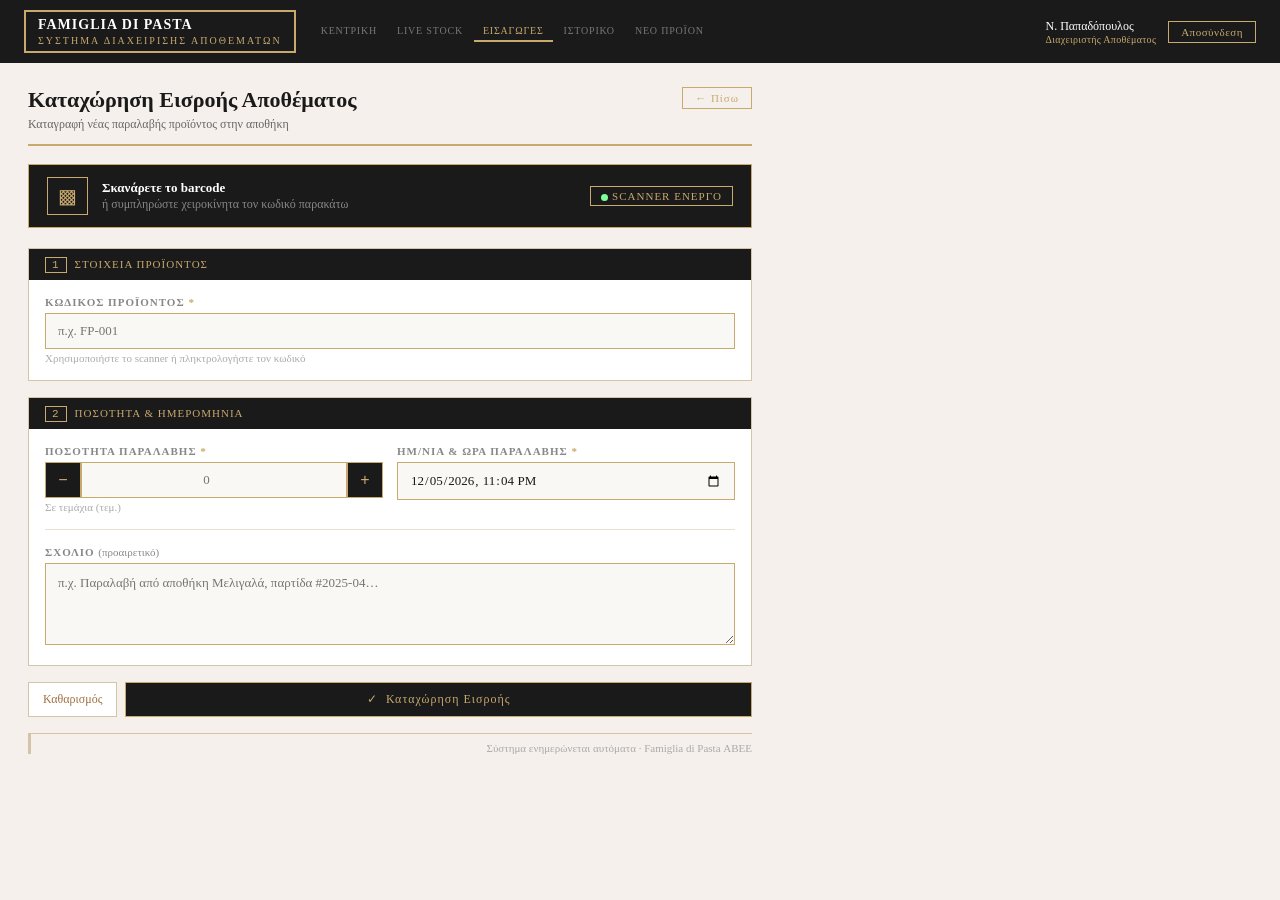
==== commit 94490a3f: "Bulk changes in files" ====
--- a/IncomingStock.html
+++ b/IncomingStock.html
@@ -5,6 +5,7 @@
   <meta name="viewport" content="width=device-width, initial-scale=1.0">
   <title>Famiglia di Pasta – Καταχώρηση Εισροής Αποθεμάτων</title>
   <link rel="stylesheet" href="famiglia_style.css">
+  <style>#logo-box { text-decoration: none; }</style>
 </head>
 <body>
 
@@ -145,7 +146,6 @@
 
   var currentStock = null;
 
-  /* Set current datetime */
   (function() {
     var now = new Date();
     now.setMinutes(now.getMinutes() - now.getTimezoneOffset());
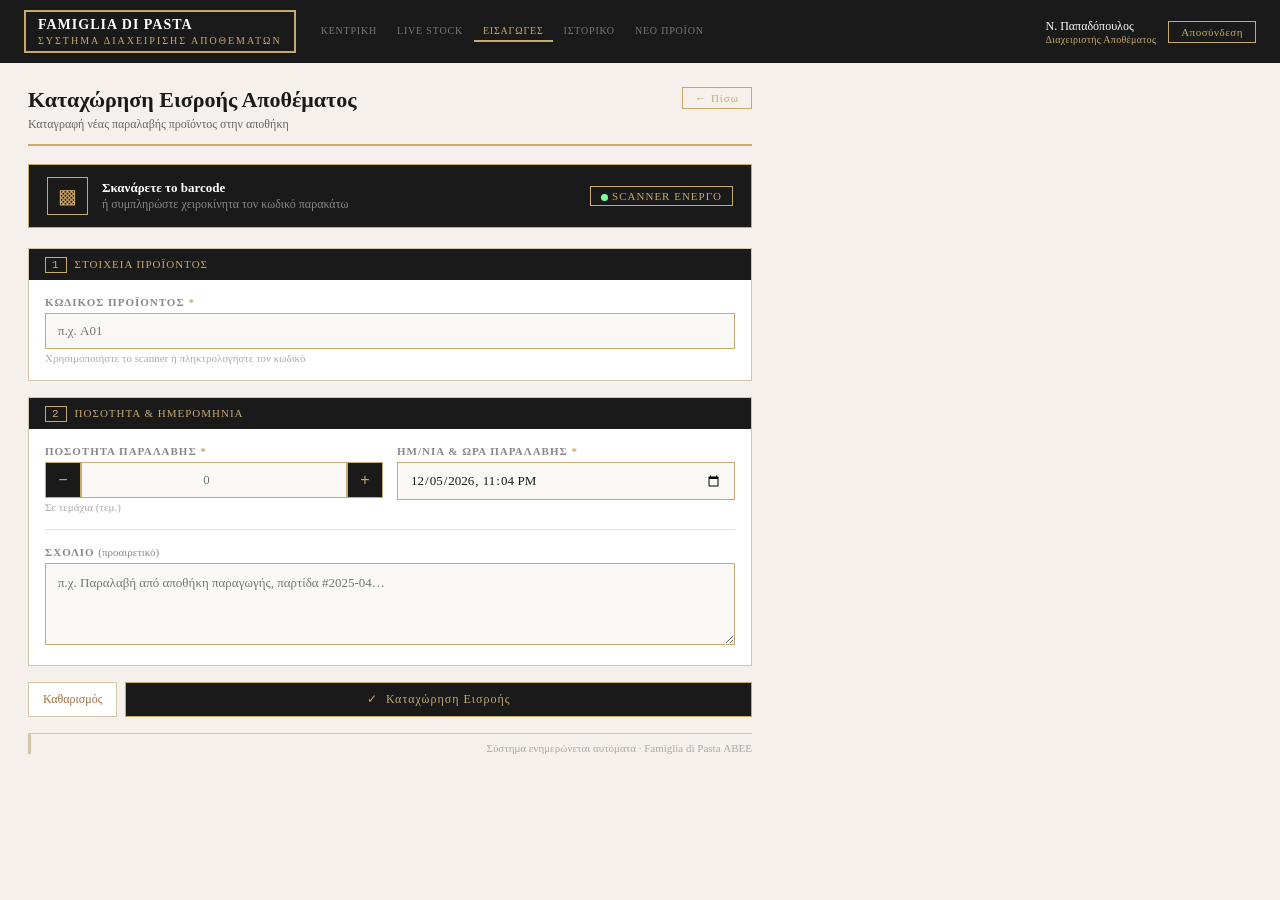
==== commit 41a1fd84: "fix sth" ====
--- a/IncomingStock.html
+++ b/IncomingStock.html
@@ -14,12 +14,12 @@
 <!-- ===== NAVBAR ===== -->
 <div id="navbar" role="banner">
   <div id="navbar-left">
-    <a href="Home.html" id="logo-box" aria-label="Famiglia di Pasta - Αρχική">
+    <a href="index.html" id="logo-box" aria-label="Famiglia di Pasta - Αρχική">
       <span id="logo-text">FAMIGLIA DI PASTA</span>
       <span id="logo-sub">Σύστημα Διαχείρισης Αποθεμάτων</span>
     </a>
     <nav id="navbar-links" aria-label="Κύρια πλοήγηση">
-      <a href="Home.html">Κεντρική</a>
+      <a href="index.html">Κεντρική</a>
       <a href="LiveStock.html">Live Stock</a>
       <a href="IncomingStock.html" class="active" aria-current="page">Εισαγωγές</a>
       <a href="stockHistory.html">Ιστορικό</a>
@@ -45,7 +45,7 @@
       <h1 id="page-title">Καταχώρηση Εισροής Αποθέματος</h1>
       <p id="page-sub">Καταγραφή νέας παραλαβής προϊόντος στην αποθήκη</p>
     </div>
-    <a href="Home.html" class="btn-gold" aria-label="Επιστροφή στην κεντρική">&#8592; Πίσω</a>
+    <a href="index.html" class="btn-gold" aria-label="Επιστροφή στην κεντρική">&#8592; Πίσω</a>
   </div>
 
   <!-- Scanner Banner -->
@@ -63,7 +63,7 @@
     <div class="fp-card-header"><span class="num" aria-hidden="true">1</span>Στοιχεία Προϊόντος</div>
     <div class="p-3" style="padding:16px">
       <label for="prod-code">Κωδικός Προϊόντος <span class="req" aria-label="υποχρεωτικό">*</span></label>
-      <input type="text" id="prod-code" placeholder="π.χ. FP-001"
+      <input type="text" id="prod-code" placeholder="π.χ. A01"
              oninput="handleCode(this.value)" autocomplete="off"
              aria-describedby="code-hint code-err">
       <div class="form-text" id="code-hint">Χρησιμοποιήστε το scanner ή πληκτρολογήστε τον κωδικό</div>
@@ -117,7 +117,7 @@
       </div>
 
       <label for="comment">Σχόλιο <span style="text-transform:none;letter-spacing:0;font-size:11px;font-weight:normal">(προαιρετικό)</span></label>
-      <textarea id="comment" rows="3" placeholder="π.χ. Παραλαβή από αποθήκη Μελιγαλά, παρτίδα #2025-04…"></textarea>
+      <textarea id="comment" rows="3" placeholder="π.χ. Παραλαβή από αποθήκη παραγωγής, παρτίδα #2025-04…"></textarea>
     </div>
   </div>
 
@@ -135,13 +135,52 @@
 
 <script>
   var products = {
-    'FP-001': { name: 'Σπαγγέτι Νο5',    stock: 1240 },
-    'FP-002': { name: 'Πένες Ριγκάτε',    stock: 890  },
-    'FP-007': { name: 'Φαρφάλες',         stock: 85   },
-    'FP-012': { name: 'Σάλτσα Τομάτας',   stock: 40   },
-    'FP-015': { name: 'Αλεύρι Ολικής',    stock: 0    },
-    'FP-019': { name: 'Λαζάνια',          stock: 560  },
-    'FP-023': { name: 'Ριγκατόνι',        stock: 430  }
+    /* ── ΑΤΟΜΙΚΑ ── */
+    'A01': { name: 'Σφολιάτες ατομικά',                  stock: 1240 },
+    'A02': { name: 'Σφολιάτες χειροποίητες πατητές',     stock: 560  },
+    'A03': { name: 'Χειροποίητες Σφολιάτες',             stock: 430  },
+    'A04': { name: 'Κρουασίνια',                          stock: 890  },
+    'A05': { name: 'Ζύμες κουρού',                        stock: 320  },
+    'A06': { name: 'Γεμιστά κουλούρια Θεσσαλονίκης',    stock: 210  },
+    'A07': { name: 'Κουλούρια',                           stock: 780  },
+    'A08': { name: 'Φλογέρες ατομικά',                   stock: 150  },
+    'A09': { name: 'Κρουασάν ατομικά',                   stock: 95   },
+    'A10': { name: 'Μπριός',                              stock: 340  },
+    'A11': { name: 'Ατομικές πίτες',                      stock: 60   },
+    'A12': { name: 'Πίτες σκεπαστές',                    stock: 480  },
+    'A13': { name: 'Χειροποίητα βέργας',                 stock: 270  },
+    'A14': { name: 'Πίτες χωριάτικες ταψί',              stock: 0    },
+    'A15': { name: 'Μπουγάτσες',                          stock: 130  },
+    'A16': { name: 'Κρουασάν προσυσκευασμένα',           stock: 85   },
+    /* ── ΧΥΜΑ ── */
+    'X01': { name: 'Σφολιάτες μίνι χύμα',                stock: 85   },
+    'X02': { name: 'Μίνι κουρού',                         stock: 620  },
+    'X03': { name: 'Βέργας μίνι χύμα',                   stock: 310  },
+    'X04': { name: 'Κρουασανάκια μίνι χύμα',             stock: 450  },
+    'X05': { name: 'Κουλουρίνια μίνι χύμα',              stock: 900  },
+    'X06': { name: 'Μπριός μίνι',                         stock: 40   },
+    'X07': { name: 'Κροκέτες',                            stock: 430  },
+    'X08': { name: 'Γλυκά μίνι',                          stock: 180  },
+    /* ── ΣΥΣΚΕΥΑΣΜΕΝΑ ── */
+    'S01': { name: 'Πίτες Famiglia',                      stock: 40   },
+    'S02': { name: 'Σφολιάτες Μίνι',                     stock: 720  },
+    'S03': { name: 'Πίτες - ταψιά',                      stock: 390  },
+    'S04': { name: 'Στριφτές Πίτες',                     stock: 260  },
+    'S05': { name: 'Μίνι κουρού',                         stock: 510  },
+    'S06': { name: 'Κουλουρίνια',                         stock: 830  },
+    'S07': { name: 'Μπουγάτσες',                          stock: 110  },
+    'S08': { name: 'Μπισκότα',                            stock: 1500 },
+    'S09': { name: 'Μίνι Βέργας',                        stock: 670  },
+    'S10': { name: 'Ρολλίνια',                            stock: 0    },
+    /* ── ΑΡΤΟΣΚΕΥΑΣΜΑΤΑ ── */
+    'B01': { name: 'Μπαγκέτες 250γρ+',                   stock: 560  },
+    'B02': { name: 'Μπαγκέτες Σάντουιτς 120-150γρ',      stock: 340  },
+    'B03': { name: 'Ψωμάκια Golden Selection 30-65γρ',   stock: 920  },
+    'B04': { name: 'Φρατζόλες 350-400γρ',                stock: 0    },
+    'B05': { name: 'Τσιαπάτα Σάντουιτς 70-130γρ',        stock: 210  },
+    'B06': { name: 'Μίνι Κουβέρ "Μόνο Απόψυξη" 30γρ',  stock: 75   },
+    'B07': { name: 'Φόρμες Τοστ 800, 950 και 1350γρ',    stock: 480  },
+    'B08': { name: 'Ψωμάκια Burgers',                    stock: 630  }
   };
 
   var currentStock = null;
@@ -163,7 +202,7 @@
     inp.classList.remove('scanned');
     currentStock = null;
 
-    if (code.length < 4) { updateSummary(); return; }
+    if (code.length < 2) { updateSummary(); return; }
 
     if (products[code]) {
       var p = products[code];
